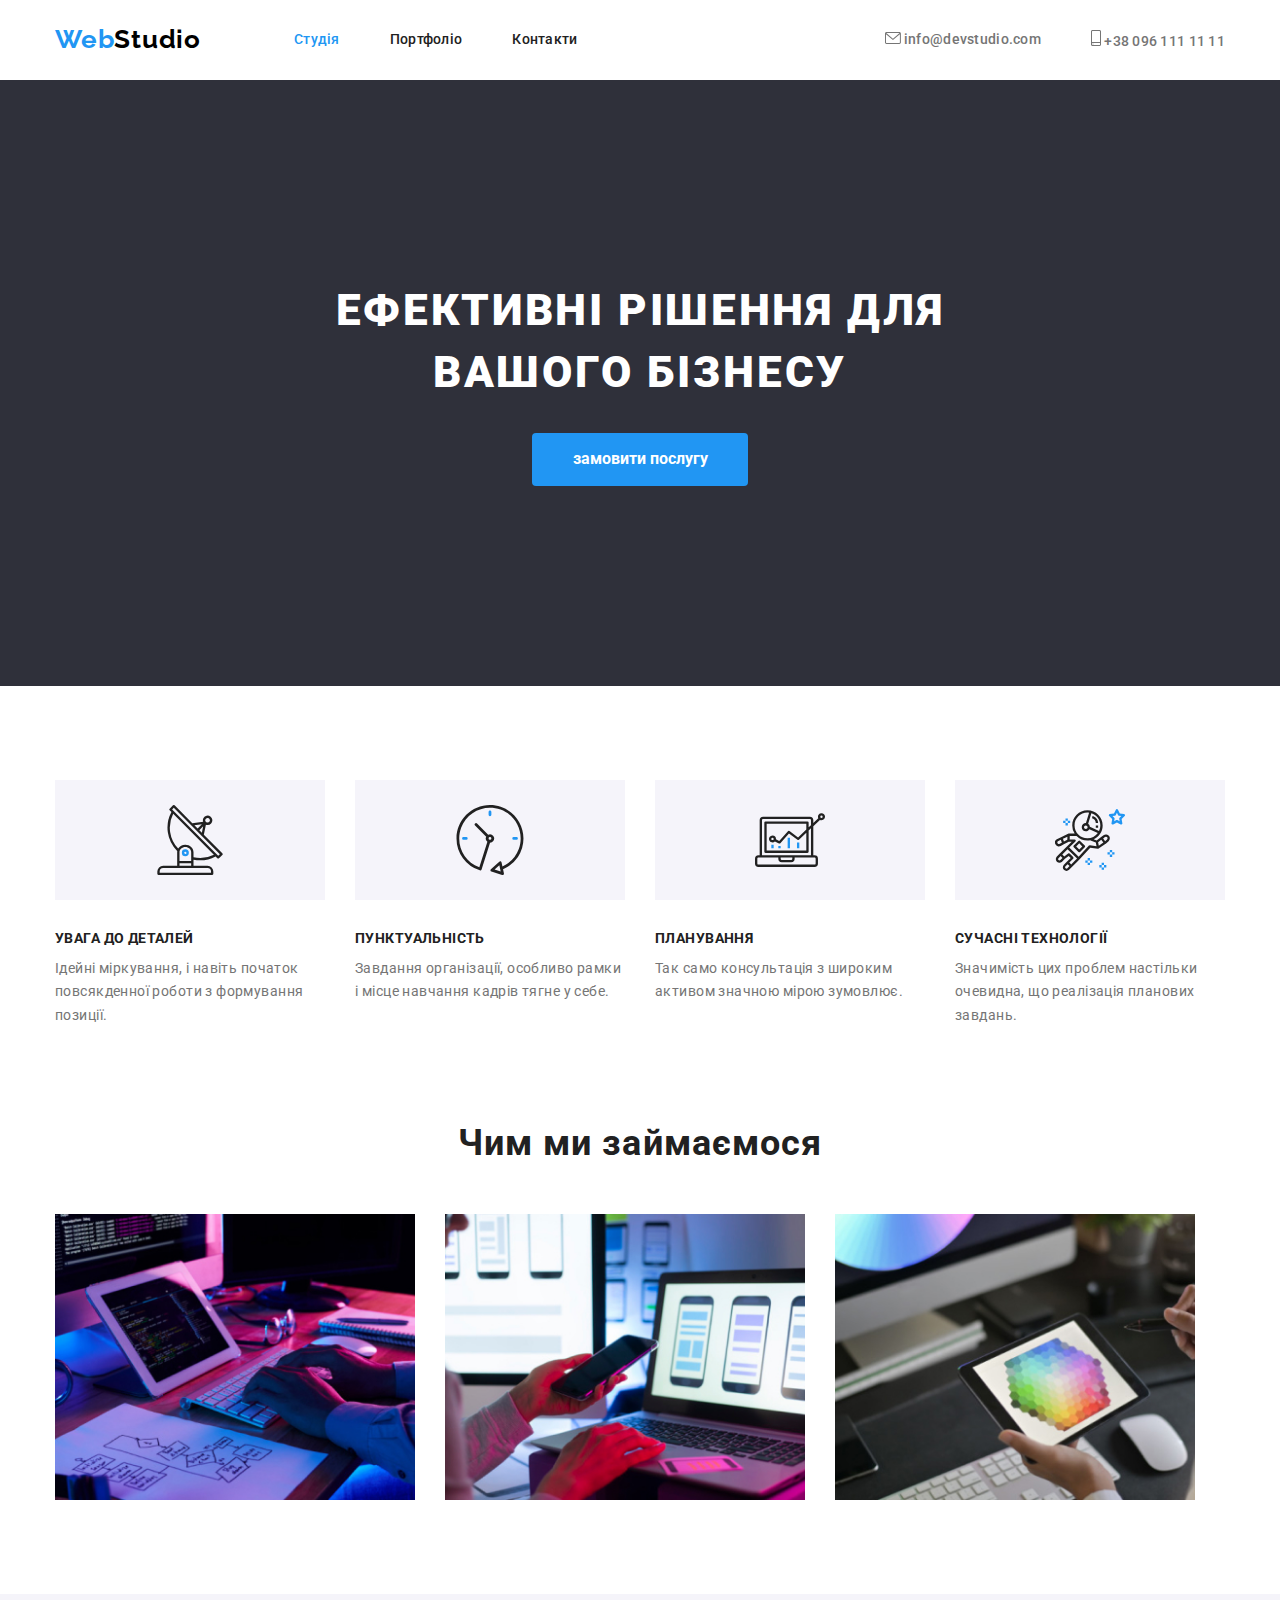
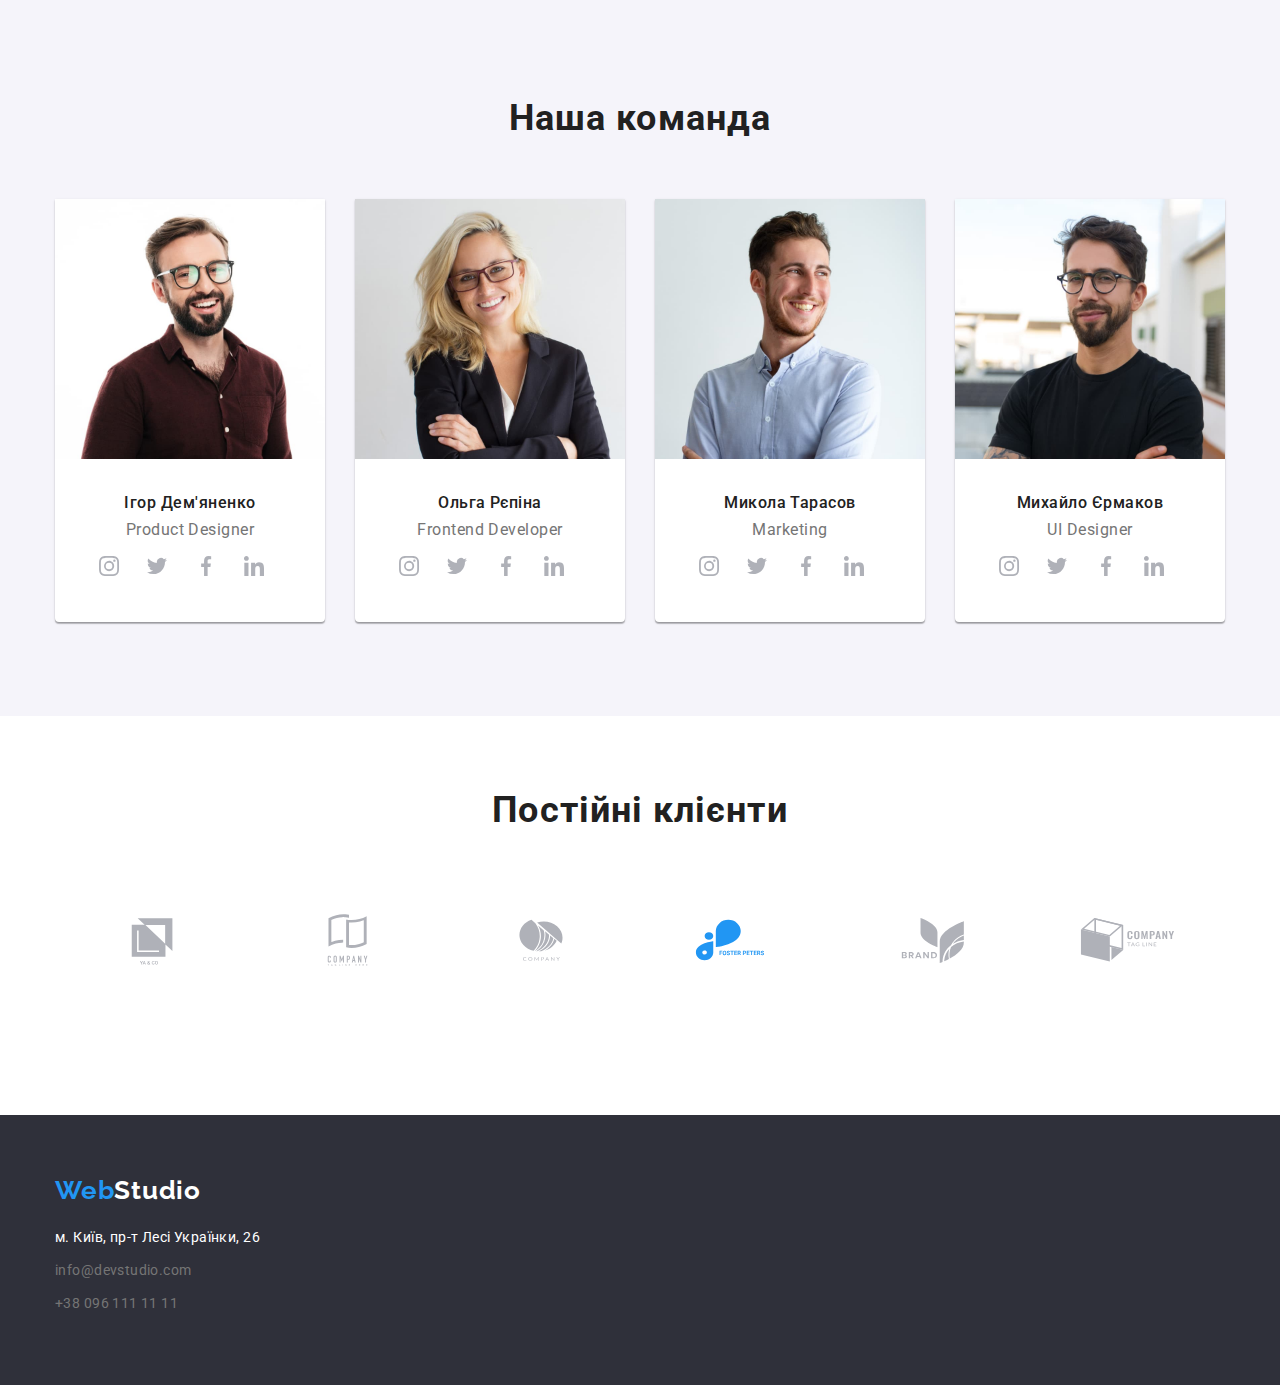
==== index.html @ 0f79a6e5 "4th" ====
<!DOCTYPE html>
<html lang="uk">
  <head>
    <meta charset="UTF-8" />
    <meta http-equiv="X-UA-Compatible" content="IE=edge" />
    <meta name="viewport" content="width=device-width, initial-scale=1.0" />
    <title>WebStudio</title>
    <!-- GoogleFonts -->
    <link
      href="https://fonts.googleapis.com/css2?family=Raleway:wght@700&family=Roboto:wght@400;500;700;900&display=swap"
      rel="stylesheet"
    />
    <link
      rel="stylesheet"
      href="https://cdnjs.cloudflare.com/ajax/libs/modern-normalize/1.1.0/modern-normalize.min.css"
    />
    <!-- CSS -->
    <link rel="stylesheet" href="./css/styles.css" />
  </head>
  <body>
    <header>
      <div class="container">
        <nav class="main-nav">
          <a class="logo-webs" href="#">Web<span class="logo-studio">Studio</span></a>
          <ul class="links">
            <li class="item">
              <a class="link-studio current" href="./index.html">Студія</a>
            </li>
            <li class="item">
              <a class="link-portfolio" href="./portfolio.html">Портфоліо</a>
            </li>
            <li class="item">
              <a class="link-contacts" href="#">Контакти</a>
            </li>
          </ul>
        </nav>
        <!-- mail and telephone number -->
        <ul class="contacts">
          <li class="item item-mail">
            
            <a class="contacts-mail" href="mailto:info@devstudio.com"> 
              <svg class="envelope" width="16px" height="12px";>
                <use href="./images/icons.svg#icon-envelope"></use>
              </svg>
              info@devstudio.com</a>
          </li>
          <li class="item  item-tel">
            
            <a class="contacts-tel" href="tel:+380961111111">
              <svg class="telephone" width="10px" height="16px";>
                <use href="./images/icons.svg#icon-smartphone"></use>
              </svg>
              +38 096 111 11 11</a>
          </li>
        </ul>
      </div>
    </header>
    <main>
      <section class="hero">
        <div class="container main-hero">
          <h1 class="hero-slogan">
            Ефективні рішення для <br />
            вашого бізнесу
          </h1>
          <button class="button-hero pointer" type="button">замовити послугу</button>
        </div>
      </section>
      <!-- our advantages -->
      <section class="advantages-section">
        <div class="container">
          <ul class="advantages">
            <li class="item item-antenna ">
            <div class="main-icons">
              <svg class="antenna" width=70px height=70px>
                <use href="./images/icons.svg#icon-antenna-1"></use>
              </svg>
            </div>
              <h3 class="headers">УВАГА ДО ДЕТАЛЕЙ</h3>
              <p class="text">
                Ідейні міркування, і навіть початок повсякденної роботи з формування позиції.
              </p>
            </li>
            <li class="item ">
              <div class="main-icons">
              <svg class="clock-1" width=70px height=70px>
                <use href="./images/icons.svg#icon-clock-1"></use>
              </svg>
            </div>
              <h3 class="headers">ПУНКТУАЛЬНІСТЬ</h3>
              <p class="text">
                Завдання організації, особливо рамки і місце навчання кадрів тягне у себе.
              </p>
            </li>
            <li class="item">
              <div class="main-icons">
              <svg class="diagram-1" width=70px height=70px>
                <use href="./images/icons.svg#icon-diagram-1"></use>
              </svg>
            </div>
              <h3 class="headers">ПЛАНУВАННЯ</h3>
              <p class="text">Так само консультація з широким активом значною мірою зумовлює.</p>
            </li>
            <li class="item">
              <div class="main-icons">
              <svg class="astronaut-1" width=70px height=70px>
                <use href="./images/icons.svg#icon-astronaut-1"></use>
              </svg>
            </div>
              <h3 class="headers">СУЧАСНІ ТЕХНОЛОГІЇ</h3>
              <p class="text">
                Значимість цих проблем настільки очевидна, що реалізація планових завдань.
              </p>
            </li>
          </ul>
        </div>
      </section>
      <!-- What do we do -->
      <section class="to-do">
        <div class="container to-do-section">
          <h2 class="header-work">Чим ми займаємося</h2>
          <ul class="our-works">
            <li class="works-item">
              <img src="./images/box_1.jpg" alt="приклади робот" width="370" height="294" />
            </li>
            <li class="works-item">
              <img src="./images/box_2.jpg" alt="приклади робот" width="370" height="294" />
            </li>
            <li class="works-item">
              <img src="./images/box_3.jpg" alt="приклади робот" width="370" height="294" />
            </li>
          </ul>
        </div>
      </section>
      <!-- our team -->
      <section class="team-section">
        <div class="container section-cont">
          <h2 class="team">Наша команда</h2>
          <ul class="team-members">
            <li class="team-item">
              <img src="./images/img1_(1).jpg" alt="працівник" width="270" height="260" />
              <div class="team-text">
              <h3 class="members">Ігор Дем'яненко</h3>
              <p class="possition">Product Designer</p>
              <div class=" team-icons">
                <a class="team-links" href="#">
                  <svg class="ellipse-4" width="44px" height="44px";>
                    <use href="./images/icons.svg#icon-Ellipse-4"></use>
                  </svg> 
                </a> 
                <a class="team-links" href="#">
                  <svg class="ellipse-1" width="44px" height="44px";>
                    <use href="./images/icons.svg#icon-Ellipse-1"></use>
                  </svg> 
                </a>
                <a class="team-links" href="#">
                  <svg class="ellipse-2" width="44px" height="44px";>
                    <use href="./images/icons.svg#icon-Ellipse-2"></use>
                  </svg>
                </a>
                <a class="team-links" href="#">
                  <svg class="ellipse-3" width="44px" height="44px";>
                    <use href="./images/icons.svg#icon-Ellipse-3"></use>
                  </svg>
                </a>   
            </div>
            </div>
            </li>
            <li class="team-item">
              <img src="./images/img2_(1).jpg" alt="працівник" width="270" height="260" />
              <div class="team-text">
                 <h3 class="members">Ольга Рєпіна</h3>
              <p class="possition">Frontend Developer</p>
              <div class=" team-icons">
                <a class="team-links" href="#">
                  <svg class="ellipse-4" width="44px" height="44px";>
                    <use href="./images/icons.svg#icon-Ellipse-4"></use>
                  </svg> 
                </a> 
                <a class="team-links" href="#">
                  <svg class="ellipse-1" width="44px" height="44px";>
                    <use href="./images/icons.svg#icon-Ellipse-1"></use>
                  </svg> 
                </a>
                <a class="team-links" href="#">
                  <svg class="ellipse-2" width="44px" height="44px";>
                    <use href="./images/icons.svg#icon-Ellipse-2"></use>
                  </svg>
                </a>
                <a class="team-links" href="#">
                  <svg class="ellipse-3" width="44px" height="44px";>
                    <use href="./images/icons.svg#icon-Ellipse-3"></use>
                  </svg>
                </a>   
            </div>
          </div>
            </li>
            <li class="team-item">
              <img src="./images/img3_(1).jpg" alt="працівник" width="270" height="260" />
              <div class="team-text">
                 <h3 class="members">Микола Тарасов</h3>
              <p class="possition">Marketing</p>
              <div class=" team-icons">
                <a class="team-links" href="#">
                  <svg class="ellipse-4" width="44px" height="44px";>
                    <use href="./images/icons.svg#icon-Ellipse-4"></use>
                  </svg> 
                </a> 
                <a class="team-links" href="#">
                  <svg class="ellipse-1" width="44px" height="44px";>
                    <use href="./images/icons.svg#icon-Ellipse-1"></use>
                  </svg> 
                </a>
                <a class="team-links" href="#">
                  <svg class="ellipse-2" width="44px" height="44px";>
                    <use href="./images/icons.svg#icon-Ellipse-2"></use>
                  </svg>
                </a>
                <a class="team-links" href="#">
                  <svg class="ellipse-3" width="44px" height="44px";>
                    <use href="./images/icons.svg#icon-Ellipse-3"></use>
                  </svg>
                </a>   
            </div>
              </div>
            </li>
            <li class="team-item">
              <img src="./images/img4_(1).jpg" alt="працівник" width="270" height="260" />
              <div class="team-text">
                <h3 class="members">Михайло Єрмаков</h3>
              <p class="possition">UI Designer</p>
              <div class=" team-icons">
                <a class="team-links" href="#">
                  <svg class="ellipse-4" width="44px" height="44px";>
                    <use href="./images/icons.svg#icon-Ellipse-4"></use>
                  </svg> 
                </a> 
                <a class="team-links" href="#">
                  <svg class="ellipse-1" width="44px" height="44px";>
                    <use href="./images/icons.svg#icon-Ellipse-1"></use>
                  </svg> 
                </a>
                <a class="team-links" href="#">
                  <svg class="ellipse-2" width="44px" height="44px";>
                    <use href="./images/icons.svg#icon-Ellipse-2"></use>
                  </svg>
                </a>
                <a class="team-links" href="#">
                  <svg class="ellipse-3" width="44px" height="44px";>
                    <use href="./images/icons.svg#icon-Ellipse-3"></use>
                  </svg>
                </a>   
            </div>
            </div>
            </li>
          </ul>
        </div>
      </section>
<section class="icons-clients-comp">
  <div class="container second  ">
    <h2 class="clients-comp">Постійні клієнти</h2>
    <div class="parameters">
      <a class="company-icons" href="#">
      <svg class="icon-client1" width="106px" height="160px" >
        <use href="./images/icons.svg#icon-Client1"></use>
      </svg>
    </a> 
    <a class="company-icons" href="#">
      <svg class="icon-client2" width="106px" height="160px">
        <use href="./images/icons.svg#icon-client2"></use>
      </svg>
    </a>
    <a class="company-icons" href="#">
      <svg class="icon-client3" width="106px" height="160px">
        <use href="./images/icons.svg#icon-client3"></use>
      </svg>
    </a>
    <a class="company-icons" href="#">
      <svg class="icon-client4" width="106px" height="160px">
        <use href="./images/icons.svg#icon-client4"></use>
      </svg>
    </a>
    <a class="company-icons" href="#">
      <svg class="icon-client5" width="106px" height="160px">
        <use href="./images/icons.svg#icon-client5"></use>
      </svg>
    </a>
    <a class="company-icons" href="#">
      <svg class="icon-client6" width="106px" height="160px">
        <use href="./images/icons.svg#icon-iconclien6"></use>
      </svg>
    </a>
    </div>


</section>
    </main>
    <footer class="footer">
      <div class="container footer-cont">
        <a class="logo-web" href="#">Web<span class="logo-studio-footer">Studio</span></a>
        <address>
          <ul class="advantages-footer">
            <li class="footer-item">
              <a class="adress" href="#">м. Київ, пр-т Лесі Українки, 26</a>
            </li>
            <li class="footer-item">
              <a class="contacts-mail-footer" href="mailto:info@devstudio.com"
                >info@devstudio.com</a
              >
            </li>
            <li class="footer-item">
              <a class="contacts-tel-footer" href="tel:+380961111111">+38 096 111 11 11</a>
            </li>
          </ul>
        </address>
      </div>
    </footer>
  </body>
</html>
---- css/styles.css ----
h1,
h2,
h3,
p,
ul {
  margin: 0px;
  padding: 0px;
}

html {
	box-sizing: border-box;
}

*,
*::after,
*::before {
	box-sizing: inherit;
}
.list {
	list-style: none;
	padding-left: 0;
	margin: 0;
}

a {
	padding-left: 0;
	margin: 0;
}
ul {
	text-decoration: none;
}
img {
	display: block;
	max-width: 100%;
	height: auto;
}

:root {
  --main-blue-color: #2196f3;
  --main-black-color: #212121;
  --secondary-text-color: #757575;
  --main-font-color: #ffffff;
  --secondary-font-color: #f5f4fa;
}
body {
  font-family: 'Roboto', 'Raleway', 'Gill Sans', 'Gill Sans MT', sans-serif;
  font-style: normal;
  font-weight: 400;
  letter-spacing: 0.03em;
  color: var(--secondary-text-color);
}
/* header */
/* logo */
.container {
  display: flex;
  width: 1200px;
  padding-left: 15px;
  padding-right: 15px;
  margin-left: auto;
  margin-right: auto;
}

.main-nav {
  display: flex;
  align-items: center;
  margin-right: auto;
}

.logo-webs {
  font-family: 'Raleway', sans-serif;
  font-weight: 700;
  font-size: 26px;
  line-height: 1.2;
  letter-spacing: 0.03em;
  text-decoration-line: none;
  color: var(--main-blue-color);
  margin-right: 93px;
  padding-top: 24px;
  padding-bottom: 25px;
}

.logo-studio {
  color: #000000;
}
/* header-nav */
.border {
  border-bottom: 1px solid #ececec;
}

.links .item + .item {
  margin-left: 50px;
}

.links {
  font-family: 'Roboto', sans-serif;
  display: flex;
  font-weight: 500;
  font-size: 14px;
  line-height: 1.1;
  letter-spacing: 0.02em;
  list-style-type: none;
  padding-left: 0;
  margin: 0;
}

.link-studio,
.link-portfolio,
.link-contacts {
  text-decoration: none;
  color: var(--main-black-color);
  font-weight: 500;
  font-size: 14px;
  line-height: 1.1;
  letter-spacing: 0.02em;
  padding-top: 32px;
  padding-bottom: 32px;
  display: block;
}

.link-studio:hover,
.link-portfolio:hover,
.link-contacts:hover {
  color: var(--main-blue-color);
}

.link-studio:focus,
.link-portfolio:focus,
.link-contacts:focus {
  color: var(--main-blue-color);
}

.current {
  color: var(--main-blue-color);
}

/* contacts */
.contacts {
  display: flex;
  align-items: center;

  font-weight: 500;
  font-size: 14px;
  line-height: 1.1;
  letter-spacing: 0.02em;
  list-style-type: none;
  margin: 0;
  padding: 0;
}

.contacts .item + .item {
  margin-left: 50px;
}

.contacts-mail,
.contacts-tel {
  color: var(--secondary-text-color);
  text-decoration: none;
}

.item-mail:hover {
  color:var(--main-blue-color);
}

.item-tel:hover {
  color: var(--main-blue-color);
}

.envelope {
align-items: center;
fill: currentColor;
}

.telephone {
  fill: currentColor;
}


.contacts-mail:hover,
.contacts-tel:hover {
  color: var(--main-blue-color);
}
.contacts-mail:focus,
.contacts-tel:focus {
  color: var(--main-blue-color);
}
/* hero */
.hero {
  display: flex;
  flex-direction: column;
  background-color: #2f303a;
  text-align: center;
  padding-top: 200px;
  padding-bottom: 200px;
  margin: auto;
}

.main-hero {
  display: flex;
  flex-direction: column;
  align-items: center;
  padding-left: 0;
  padding-right: 0;
}
.hero-slogan {
  box-sizing: border-box;
  font-family: 'Roboto', sans-serif;
  font-weight: 900;
  font-size: 44px;
  line-height: 1.4;
  text-align: center;
  letter-spacing: 0.06em;
  text-transform: uppercase;
  color: var(--main-font-color);
  margin-bottom: 30px;
}

.button {
  color: var(--main-font-color);
  background-color: var(--main-blue-color);
  font-weight: 700;
  font-size: 16px;
  line-height: 1.9;
  border-radius: 4px;
  border: 1px solid transparent;
}

.button-hero {
  color: var(--main-font-color);
  background-color: var(--main-blue-color);
  font-weight: 700;
  font-size: 16px;
  line-height: 1.9;
  border-radius: 4px;
  border: 1px solid transparent;
  width: 216px;
  padding: 10px 32px;
}

.pointer {
  cursor: pointer;
}

.button:hover {
  color: var(--main-blue-color);
  background-color: var(--main-font-color);
}

.button:focus {
  color: var(--main-blue-color);
  background-color: var(--main-font-color);
}

/* <!-- our advantages --> */
.advantages-section {
  padding-top: 94px;
  padding-bottom:  94px;
}

.advantages {
  font-family: 'Roboto';
  list-style-type: none;
  display: flex;
  padding: 0;
  gap: 30px;
}
 .main-icons {
  display: flex;
  width: 270px;
  align-items: center;
  align-self: center;
  padding: 25px 100px 25px 100px;
  background-color: #F5F4FA;
  margin-bottom: 30px;
 }

.antenna {
  align-items: center;
  fill: currentColor;
}

.headers {
  font-weight: 700;
  font-size: 14px;
  line-height: 1.2;
  letter-spacing: 0.03em;
  text-transform: uppercase;
  color: #212121;
  margin-bottom: 10px;
}

.text {
  font-size: 14px;
  line-height: 1.7;
  letter-spacing: 0.03em;
  color: var(--secondary-text-color);
}

/* /* our works */
.container-work {
  width: 1200px;
  margin-left: auto;
  margin-right: auto;
  margin-bottom: 81px;
}

.to-do-section {
  display: flex;
  flex-direction: column;
  align-items: center;
  padding-left: 0;
  padding-right: 0;
}

.to-do {
  padding-bottom: 94px;;
}
.header-work {
  font-family: 'Roboto';
  font-style: normal;
  font-weight: 700;
  font-size: 36px;
  line-height: 42px;
  text-align: center;
  letter-spacing: 0.03em;

  color: #212121;
  padding-bottom: 50px;
}

.our-works {
  display: flex;
  padding: 0;
  list-style-type: none;
  margin: 0;
  gap: 30px;
}

.works-item {
  flex-basis: calc((100% - 90px) / 3);
}


/* our team */
.team-section {
  background-color: #f5f4fa;
  padding-top: 94px;
  padding-bottom: 94px; 
}

.section-cont {
  display: flex;
  flex-direction: column;
}

.team {
  width: 1170px;
  font-family: 'Roboto';
  font-weight: 700;
  font-size: 36px;
  line-height: 1.7;
  text-align: center;
  letter-spacing: 0.03em;
  color: var(--main-black-color);
  padding-bottom: 50px;
}
.team-text {
  padding-top: 30px;
  padding-bottom: 30px;
}

.team-members {
  font-family: 'Roboto';
  display: flex;
  list-style-type: none;
  padding: 0;
  margin: 0;
  gap: 30px;
}

 .team-item {
  flex-basis: calc((100% -90px) / 4);
 }

.team-item {
  background-color: var(--main-font-color);
  box-shadow: 0px 1px 3px rgba(0, 0, 0, 0.12), 0px 1px 1px rgba(0, 0, 0, 0.14),
    0px 2px 1px rgba(0, 0, 0, 0.2);
  border-radius: 0px 0px 4px 4px;
}

.members {
  font-weight: 500;
  font-size: 16px;
  line-height: 1.7;
  letter-spacing: 0.03em;
  color: var(--main-black-color);
  text-align: center;
 
}
.possition {
  font-size: 16px;
  line-height: 1.7;
  letter-spacing: 0.03em;
  color: var(--secondary-text-color);
  text-align: center;
}

.team-icons {
  width: 206px;
  margin: auto;
  
}
.team-links {
  fill: #fff;
  text-decoration: none;
}


.ellipse-1, .ellipse-2, .ellipse-3, .ellipse-4 {

}

.ellipse-1:hover
{
  fill: var(--main-blue-color);
} 
.ellipse-2:hover
{
  fill: var(--main-blue-color);
} 
.ellipse-3:hover
{
  fill: var(--main-blue-color);
   
} 
.ellipse-4:hover
{
  fill: var(--main-blue-color);
} 


.icons-clients-comp {
  padding-top: 94px;
  padding-bottom: 94px;
  
  
}
 .second {
  display: flex;
  flex-direction: column; 
 
}

.parameters {
display: flex;
}
  
  .company-icons {
    display: flex;
    width: 1170px;
    justify-content: center;
  }
/* margin: 94px 215px; */


.clients-comp {
  font-weight: 700;
font-size: 36px;
line-height: 1.16px;
letter-spacing: 0.03em;
color: #212121;
padding-bottom: 50px;
margin: auto;
/* margin-bottom: 50px; */
}

.icon-client:nth-child(2n+1) {
  /* width: 106px;
height: 60px; */

  
}



/* footer */
.footer {
  background-color: #2f303a;
  padding-top: 60px;
  padding-left: 0px;
  padding-bottom: 60px;
}

.footer-item {
  margin-bottom: 9px;
}

.footer-cont {
  display: flex;
  flex-direction: column;
}

.logo-studio-footer {
  color: var(--main-font-color);
}

.logo-web {
  font-family: 'Raleway', sans-serif;
  font-weight: 700;
  font-size: 26px;
  line-height: 1.2;
  letter-spacing: 0.03em;
  text-decoration-line: none;
  color: var(--main-blue-color);
  margin-bottom: 20px;
}
.advantages-footer {
  font-family: 'Roboto';
  font-weight: 400;
  font-size: 14px;
  line-height: 1.7;
  letter-spacing: 0.03em;
  list-style-type: none;
  padding: 0;
  margin: 0;
}

.adress-info {
  list-style-type: none;
}
.adress {
  font-style: normal;
  font-size: 14px;
  line-height: 1.7;
  letter-spacing: 0.03em;
  color: var(--main-font-color);
  text-decoration: none;
}

.adress:hover,
.adress:focus {
  color: var(--main-blue-color);
}
.contacts-mail-footer,
.contacts-tel-footer {
  font-style: normal;
  font-size: 14px;
  line-height: 1.7;
  letter-spacing: 0.03em;
  color: var(--secondary-text-color);
  text-decoration: none;
}
.contacts-mail-footer:hover,
.contacts-tel-footer:hover {
  color: var(--main-blue-color);
}
.contacts-mail-footer:focus,
.contacts-tel-footer:focus {
  color: var(--main-blue-color);
}
/* buttons */

.portfolio-cont .container {
  display: inline;
}

.main-nav-filter {
  display: flex;
  margin: auto;
  justify-content: center;
  color: var(--main-black-color);
  list-style-type: none;
  padding: 0;
  margin-bottom: 31px;
}

.button {
  font-family: 'Roboto';
  font-style: normal;
  text-align: center;
  letter-spacing: 0.03em;
  font-weight: 500;
  font-size: 16px;
  line-height: 1.6;
  padding-top: 6px;
  padding-right: 22px;
  padding-bottom: 6px;
  padding-left: 22px;
}

.main-nav-filter .item + .item {
  margin-left: 8px;
}

.main-nav-filter .button {
  color: var(--main-black-color);
  background-color: var(--secondary-font-color);
  font-weight: 500;
  font-size: 16px;
  line-height: 1.6;
  text-align: center;
  letter-spacing: 0.03em;
  cursor: pointer;
}
.main-nav-filter .button:hover {
  color: var(--main-font-color);
  background-color: var(--main-blue-color);
}
.main-nav-filter .button:focus {
  color: var(--main-font-color);
  background-color: var(--main-blue-color);
}

/* Our web-sides */
.our-web {
  display: flex;
  flex-wrap: wrap;
  list-style-type: none;
  width: 1170px;

  padding: 0;
  justify-content: space-between;
  margin: 0;
  gap: 30px;
}


.web-item {
  border: 1px solid #eeeeee;
  flex-basis: calc((100% - 60px) / 3);
}

.sides {
  text-decoration: none;
}

.text-work {
  padding: 19px 24px 19px 24px;
  text-decoration: none;
}

.header-portofolio {
  font-family: 'Roboto';
  font-weight: 700;
  font-size: 18px;
  line-height: 2;
  letter-spacing: 0.06em;
  color: var(--main-black-color);
}
.text-portfolio {
  font-family: 'Roboto';
  font-size: 16px;
  line-height: 1.9;
  letter-spacing: 0.03em;
  color: var(--secondary-text-color);
}

/* main-portfolio */
.portfolio-cont {
  display: flex;
  padding-top: 94px;
  padding-bottom: 94px;
  justify-content: center;
}
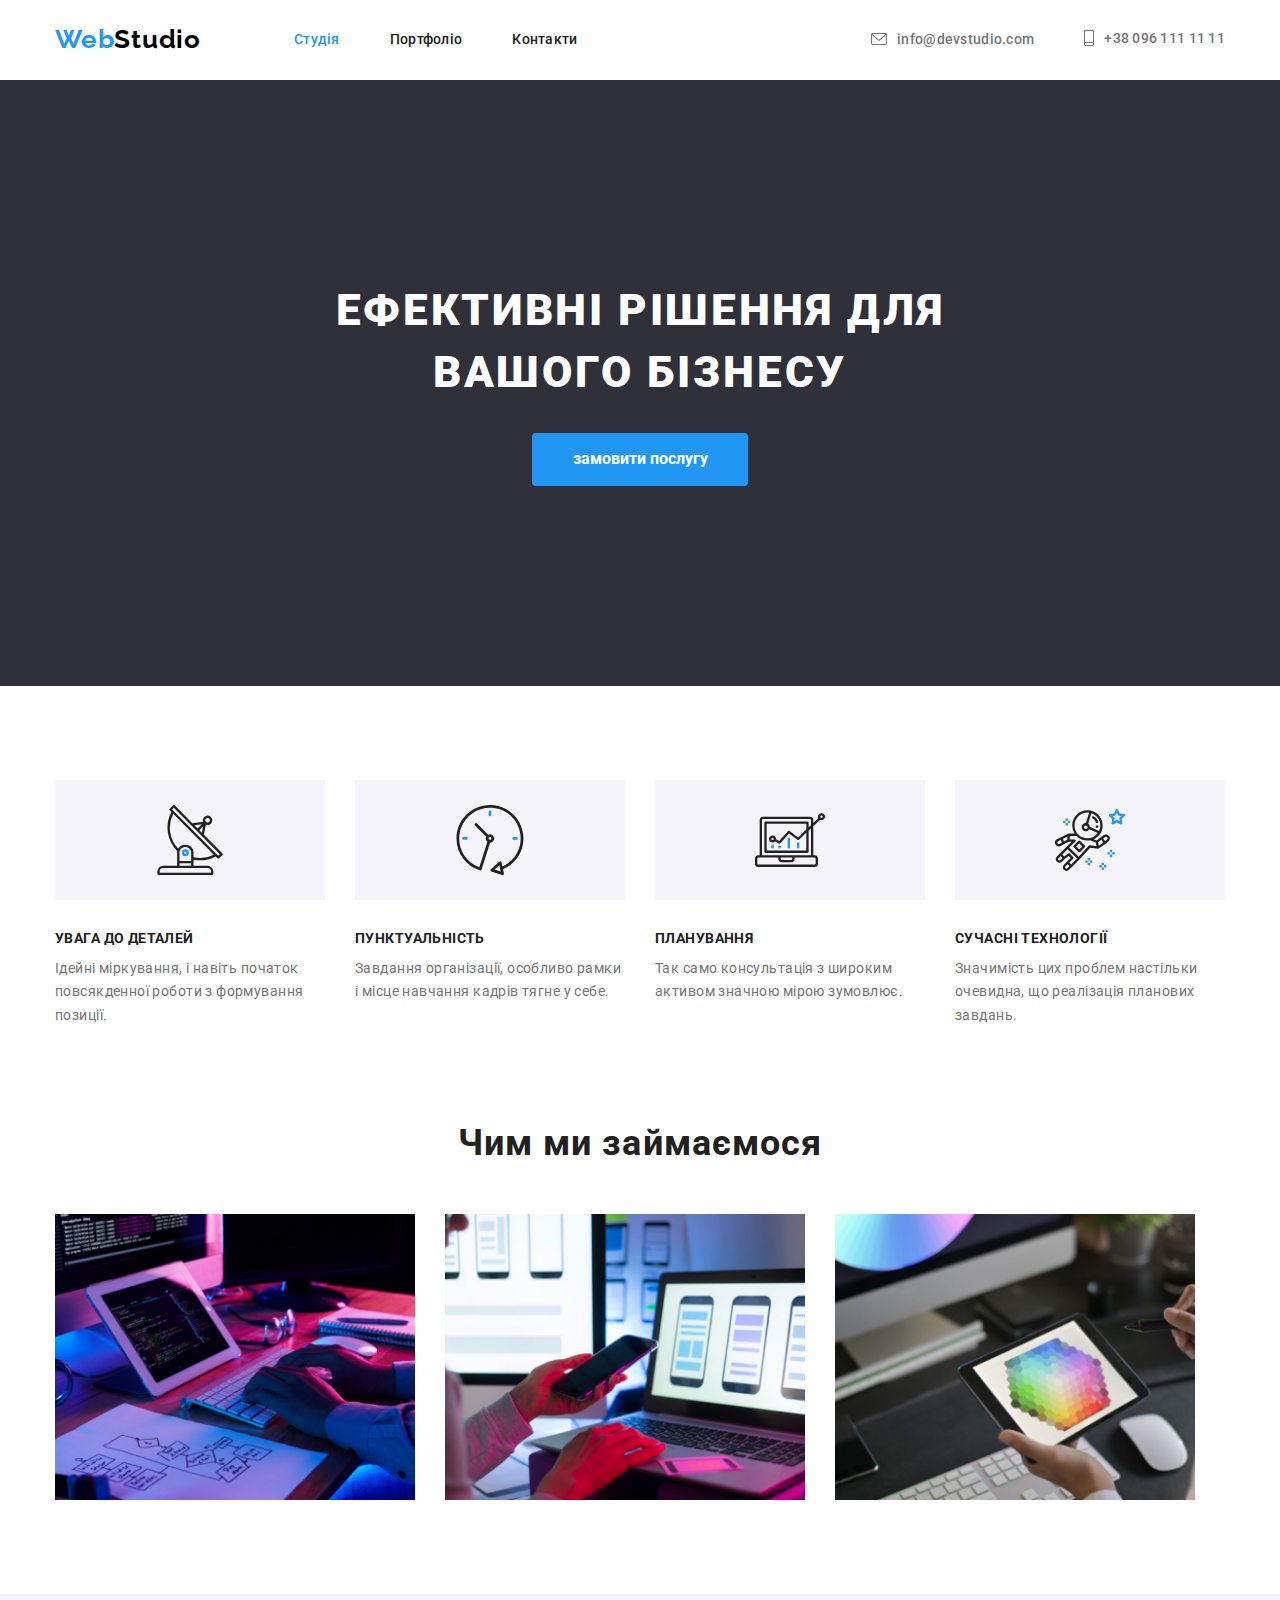
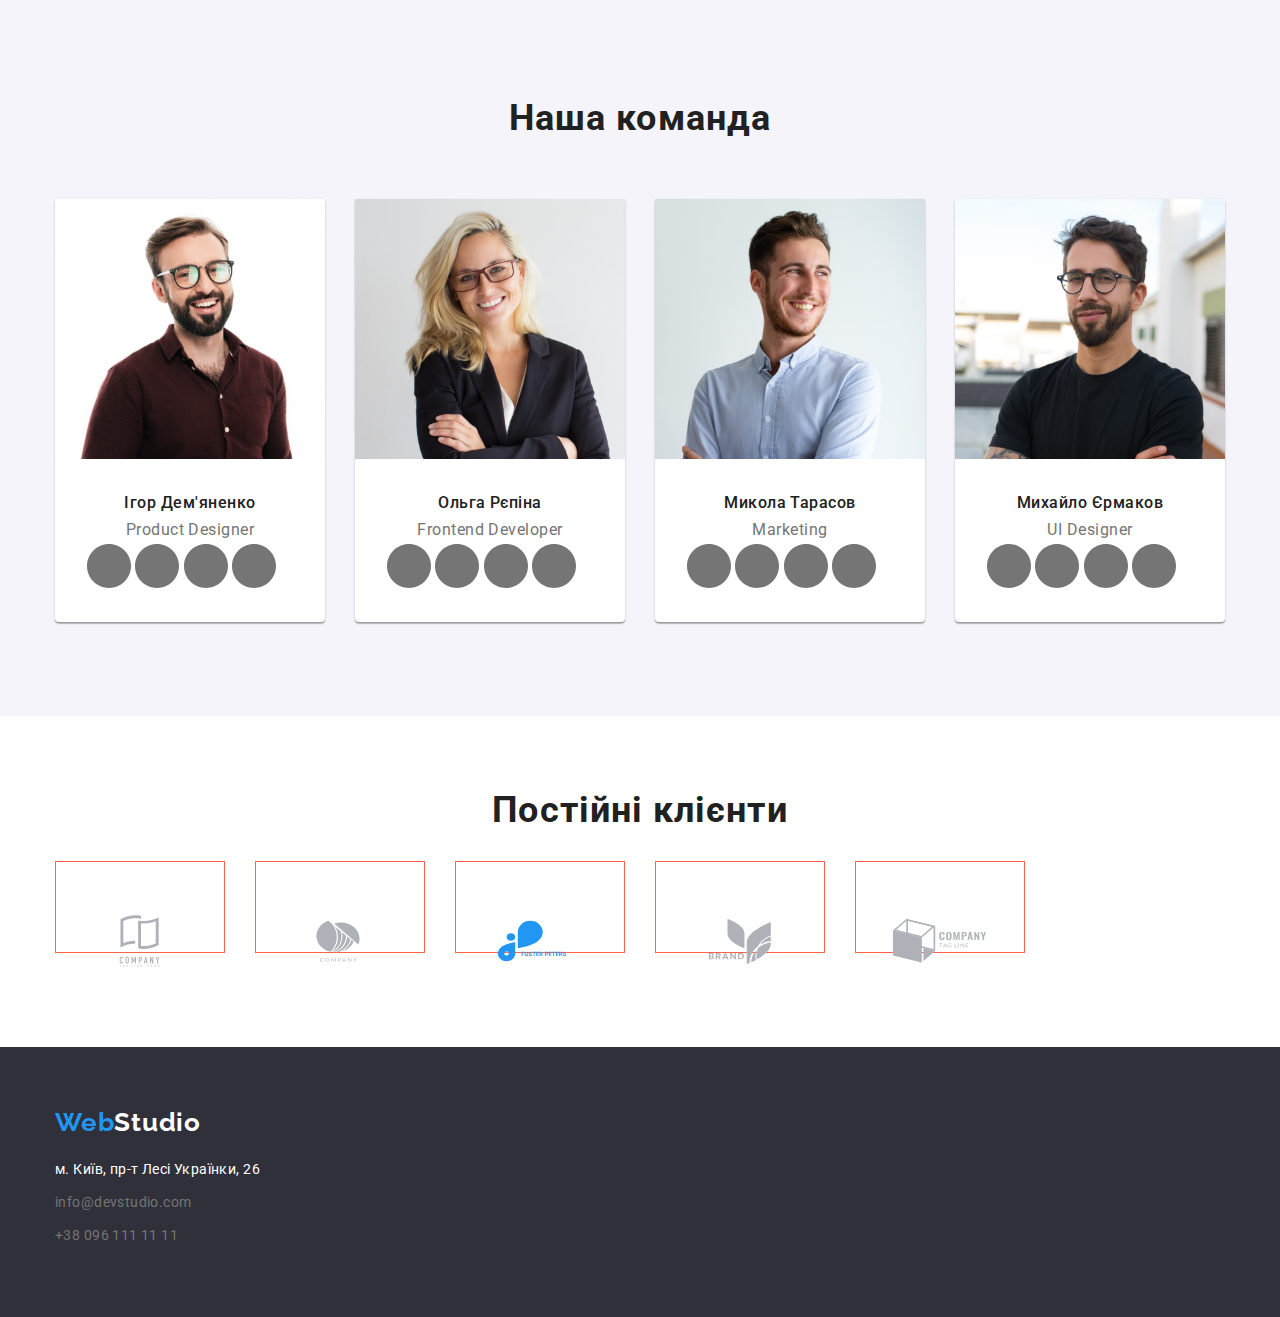
==== commit 471ee24f: "6" ====
--- a/index.html
+++ b/index.html
@@ -258,37 +258,44 @@
 <section class="icons-clients-comp">
   <div class="container second  ">
     <h2 class="clients-comp">Постійні клієнти</h2>
-    <div class="parameters">
-      <a class="company-icons" href="#">
-      <svg class="icon-client1" width="106px" height="160px" >
-        <use href="./images/icons.svg#icon-Client1"></use>
-      </svg>
-    </a> 
-    <a class="company-icons" href="#">
-      <svg class="icon-client2" width="106px" height="160px">
-        <use href="./images/icons.svg#icon-client2"></use>
-      </svg>
-    </a>
-    <a class="company-icons" href="#">
-      <svg class="icon-client3" width="106px" height="160px">
-        <use href="./images/icons.svg#icon-client3"></use>
-      </svg>
-    </a>
-    <a class="company-icons" href="#">
-      <svg class="icon-client4" width="106px" height="160px">
-        <use href="./images/icons.svg#icon-client4"></use>
-      </svg>
-    </a>
-    <a class="company-icons" href="#">
-      <svg class="icon-client5" width="106px" height="160px">
-        <use href="./images/icons.svg#icon-client5"></use>
-      </svg>
-    </a>
-    <a class="company-icons" href="#">
-      <svg class="icon-client6" width="106px" height="160px">
-        <use href="./images/icons.svg#icon-iconclien6"></use>
-      </svg>
-    </a>
+     
+      <ul class="parameters">
+    <li class="icons-list">
+      <a class="company-icons" href="#">
+        <svg class="icon-client2" width="106px" height="160px">
+          <use href="./images/icons.svg#icon-client2"></use>
+        </svg>
+      </a>
+    </li>
+    <li class="icons-list">
+      <a class="company-icons" href="#">
+        <svg class="icon-client3" width="106px" height="160px">
+          <use href="./images/icons.svg#icon-client3"></use>
+        </svg>
+      </a>
+    </li>
+    <li class="icons-list">
+      <a class="company-icons" href="#">
+        <svg class="icon-client4" width="106px" height="160px">
+          <use href="./images/icons.svg#icon-client4"></use>
+        </svg>
+      </a>
+    </li>
+    <li class="icons-list">
+      <a class="company-icons" href="#">
+        <svg class="icon-client5" width="106px" height="160px">
+          <use href="./images/icons.svg#icon-client5"></use>
+        </svg>
+      </a>
+    </li>
+    <li class="icons-list">
+      <a class="company-icons" href="#">
+        <svg class="icon-client6" width="106px" height="160px">
+          <use href="./images/icons.svg#icon-iconclien6"></use>
+        </svg>
+      </a>
+    </li>
+      </ul>
     </div>
 
 
--- a/css/styles.css
+++ b/css/styles.css
@@ -151,10 +151,12 @@
   margin-left: 50px;
 }
 
-.contacts-mail,
-.contacts-tel {
+.contacts-mail, .contacts-tel
+ {
+  display:inline-flex;
   color: var(--secondary-text-color);
   text-decoration: none;
+  align-items: center;
 }
 
 .item-mail:hover {
@@ -165,14 +167,11 @@
   color: var(--main-blue-color);
 }
 
-.envelope {
-align-items: center;
+.envelope, .telephone {
+margin-right: 10px;
 fill: currentColor;
 }
 
-.telephone {
-  fill: currentColor;
-}
 
 
 .contacts-mail:hover,
@@ -417,7 +416,7 @@
 
 
 .ellipse-1, .ellipse-2, .ellipse-3, .ellipse-4 {
-
+fill: #757575;
 }
 
 .ellipse-1:hover
@@ -453,14 +452,26 @@
 
 .parameters {
 display: flex;
+list-style: none;
+
+}
+
+.icons-list {
+  width: 170px;
+  height: 92px;
+  margin-right: 30px;
+  
+
 }
   
   .company-icons {
     display: flex;
-    width: 1170px;
+    width: 100%;
+    height: 100%;
+    border: 1px solid tomato;
+    margin-right: 0px;
     justify-content: center;
   }
-/* margin: 94px 215px; */
 
 
 .clients-comp {
@@ -471,14 +482,6 @@
 color: #212121;
 padding-bottom: 50px;
 margin: auto;
-/* margin-bottom: 50px; */
-}
-
-.icon-client:nth-child(2n+1) {
-  /* width: 106px;
-height: 60px; */
-
-  
 }
 
 
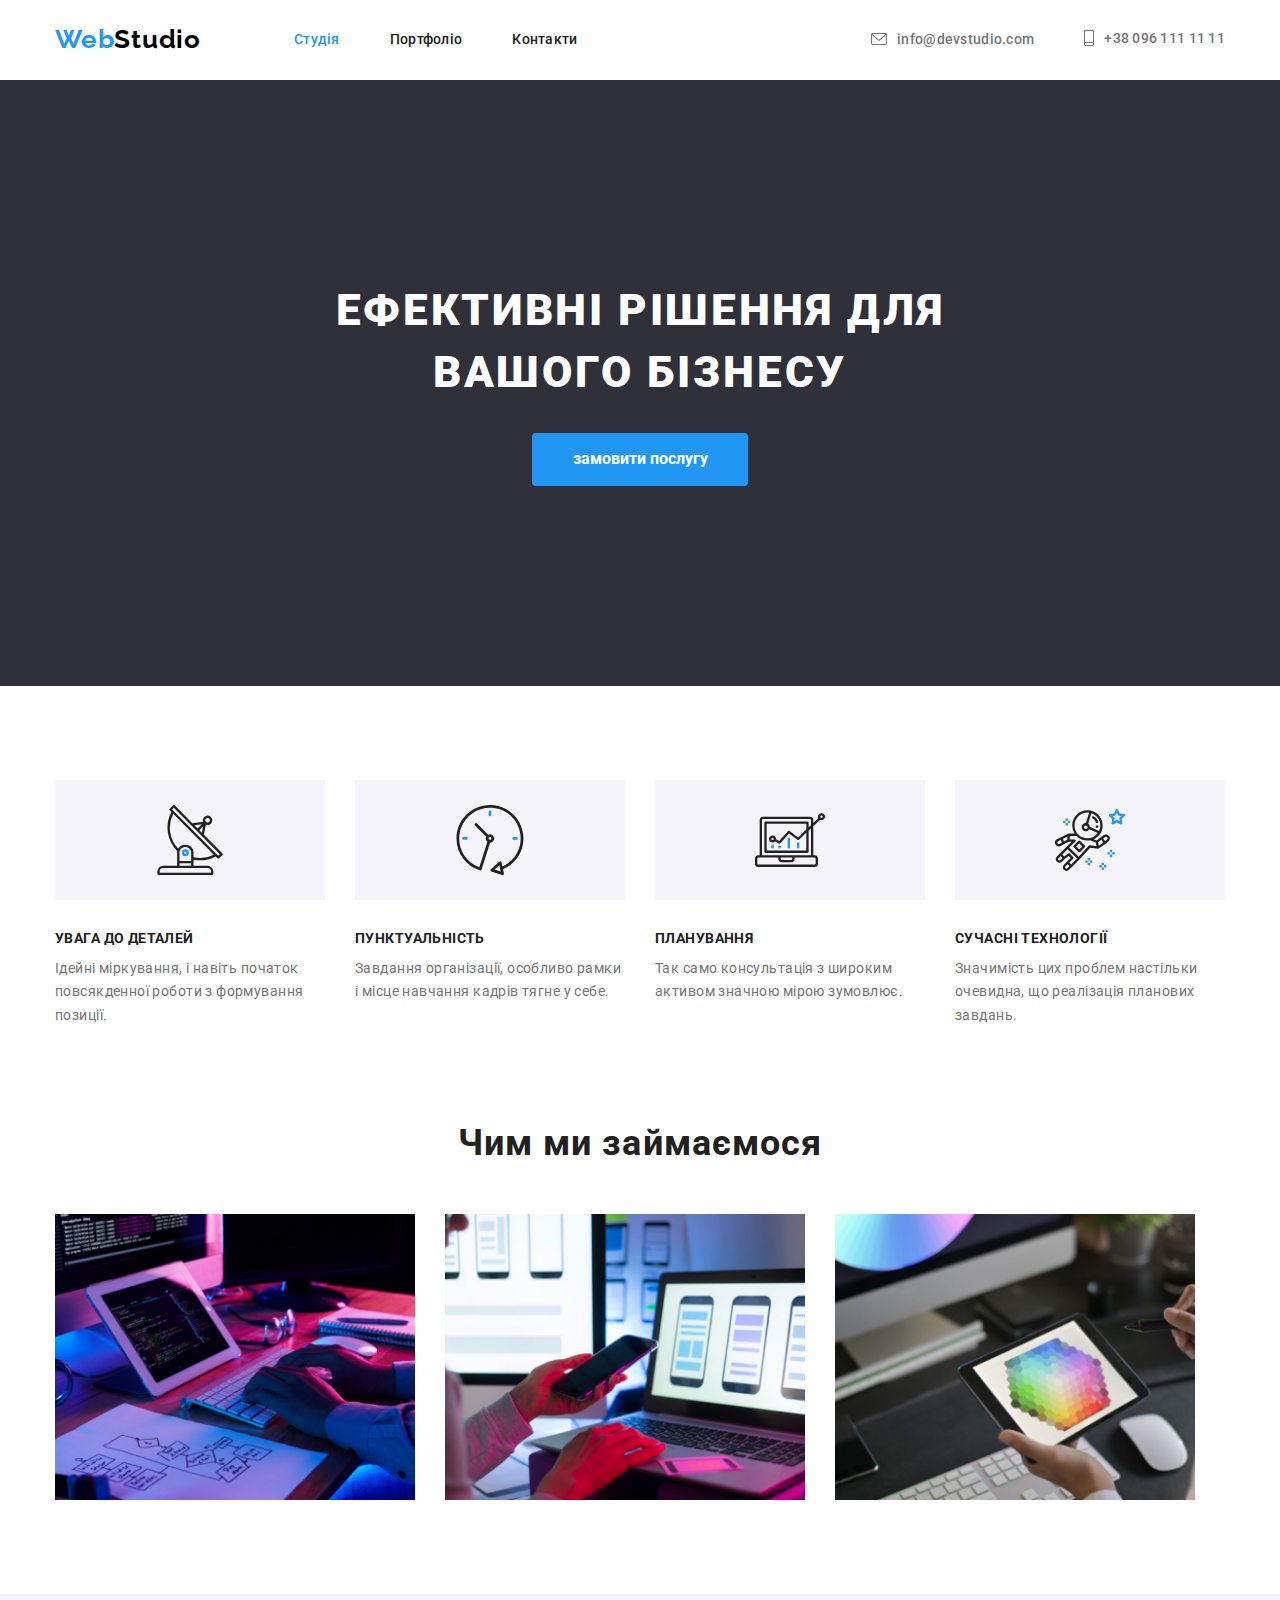
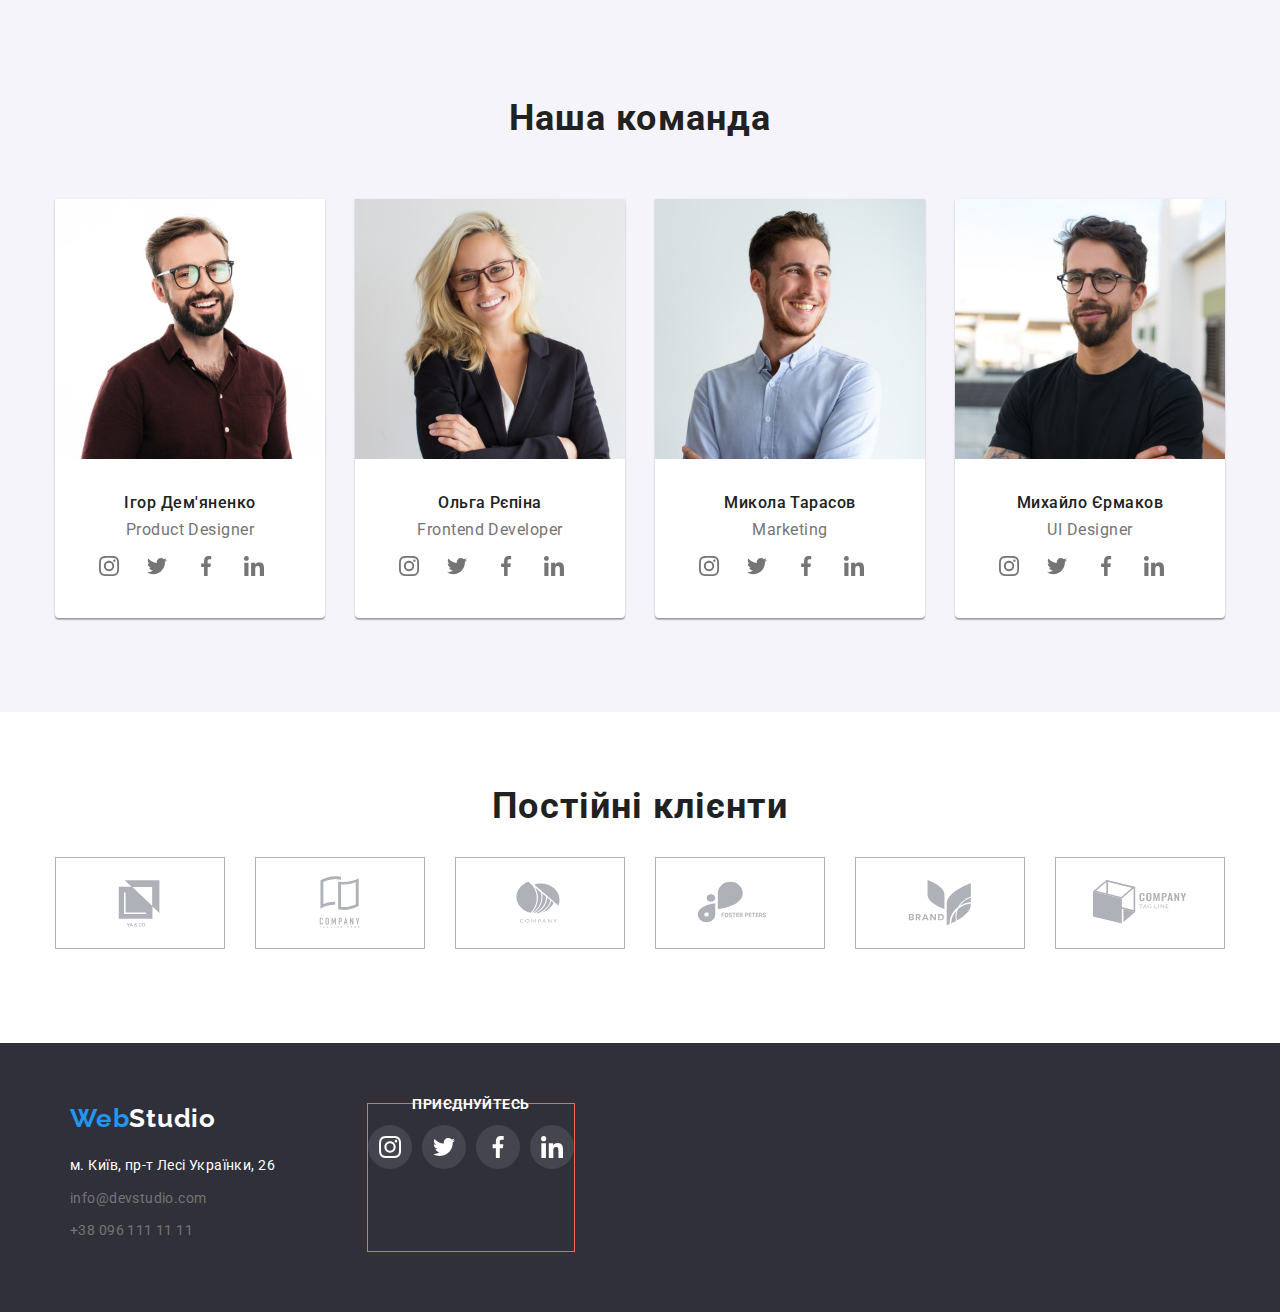
==== commit fc2e14c1: "7th" ====
--- a/index.html
+++ b/index.html
@@ -37,20 +37,20 @@
         <!-- mail and telephone number -->
         <ul class="contacts">
           <li class="item item-mail">
-            
-            <a class="contacts-mail" href="mailto:info@devstudio.com"> 
-              <svg class="envelope" width="16px" height="12px";>
+            <a class="contacts-mail" href="mailto:info@devstudio.com">
+              <svg class="envelope" width="16px" height="12px" ;>
                 <use href="./images/icons.svg#icon-envelope"></use>
               </svg>
-              info@devstudio.com</a>
+              info@devstudio.com</a
+            >
           </li>
-          <li class="item  item-tel">
-            
+          <li class="item item-tel">
             <a class="contacts-tel" href="tel:+380961111111">
-              <svg class="telephone" width="10px" height="16px";>
+              <svg class="telephone" width="10px" height="16px" ;>
                 <use href="./images/icons.svg#icon-smartphone"></use>
               </svg>
-              +38 096 111 11 11</a>
+              +38 096 111 11 11</a
+            >
           </li>
         </ul>
       </div>
@@ -69,23 +69,23 @@
       <section class="advantages-section">
         <div class="container">
           <ul class="advantages">
-            <li class="item item-antenna ">
-            <div class="main-icons">
-              <svg class="antenna" width=70px height=70px>
-                <use href="./images/icons.svg#icon-antenna-1"></use>
-              </svg>
-            </div>
+            <li class="item item-antenna">
+              <div class="main-icons">
+                <svg class="antenna" width="70px" height="70px">
+                  <use href="./images/icons.svg#icon-antenna-1"></use>
+                </svg>
+              </div>
               <h3 class="headers">УВАГА ДО ДЕТАЛЕЙ</h3>
               <p class="text">
                 Ідейні міркування, і навіть початок повсякденної роботи з формування позиції.
               </p>
             </li>
-            <li class="item ">
+            <li class="item">
               <div class="main-icons">
-              <svg class="clock-1" width=70px height=70px>
-                <use href="./images/icons.svg#icon-clock-1"></use>
-              </svg>
-            </div>
+                <svg class="clock-1" width="70px" height="70px">
+                  <use href="./images/icons.svg#icon-clock-1"></use>
+                </svg>
+              </div>
               <h3 class="headers">ПУНКТУАЛЬНІСТЬ</h3>
               <p class="text">
                 Завдання організації, особливо рамки і місце навчання кадрів тягне у себе.
@@ -93,19 +93,19 @@
             </li>
             <li class="item">
               <div class="main-icons">
-              <svg class="diagram-1" width=70px height=70px>
-                <use href="./images/icons.svg#icon-diagram-1"></use>
-              </svg>
-            </div>
+                <svg class="diagram-1" width="70px" height="70px">
+                  <use href="./images/icons.svg#icon-diagram-1"></use>
+                </svg>
+              </div>
               <h3 class="headers">ПЛАНУВАННЯ</h3>
               <p class="text">Так само консультація з широким активом значною мірою зумовлює.</p>
             </li>
             <li class="item">
               <div class="main-icons">
-              <svg class="astronaut-1" width=70px height=70px>
-                <use href="./images/icons.svg#icon-astronaut-1"></use>
-              </svg>
-            </div>
+                <svg class="astronaut-1" width="70px" height="70px">
+                  <use href="./images/icons.svg#icon-astronaut-1"></use>
+                </svg>
+              </div>
               <h3 class="headers">СУЧАСНІ ТЕХНОЛОГІЇ</h3>
               <p class="text">
                 Значимість цих проблем настільки очевидна, що реалізація планових завдань.
@@ -139,170 +139,176 @@
             <li class="team-item">
               <img src="./images/img1_(1).jpg" alt="працівник" width="270" height="260" />
               <div class="team-text">
-              <h3 class="members">Ігор Дем'яненко</h3>
-              <p class="possition">Product Designer</p>
-              <div class=" team-icons">
-                <a class="team-links" href="#">
-                  <svg class="ellipse-4" width="44px" height="44px";>
-                    <use href="./images/icons.svg#icon-Ellipse-4"></use>
-                  </svg> 
-                </a> 
-                <a class="team-links" href="#">
-                  <svg class="ellipse-1" width="44px" height="44px";>
-                    <use href="./images/icons.svg#icon-Ellipse-1"></use>
-                  </svg> 
-                </a>
-                <a class="team-links" href="#">
-                  <svg class="ellipse-2" width="44px" height="44px";>
-                    <use href="./images/icons.svg#icon-Ellipse-2"></use>
-                  </svg>
-                </a>
-                <a class="team-links" href="#">
-                  <svg class="ellipse-3" width="44px" height="44px";>
-                    <use href="./images/icons.svg#icon-Ellipse-3"></use>
-                  </svg>
-                </a>   
-            </div>
-            </div>
+                <h3 class="members">Ігор Дем'яненко</h3>
+                <p class="possition">Product Designer</p>
+                <div class="team-icons">
+                  <a class="team-links" href="#">
+                    <svg class="ellipse-4" width="22px" height="22px" ;>
+                      <use href="./images/icons.svg#icon-instagram-2"></use>
+                    </svg>
+                  </a>
+                  <a class="team-links" href="#">
+                    <svg class="ellipse-1" width="22px" height="22px" ;>
+                      <use href="./images/icons.svg#icon-twitter-1"></use>
+                    </svg>
+                  </a>
+                  <a class="team-links" href="#">
+                    <svg class="ellipse-2" width="22px" height="22px" ;>
+                      <use href="./images/icons.svg#icon-facebook-1"></use>
+                    </svg>
+                  </a>
+                  <a class="team-links" href="#">
+                    <svg class="ellipse-3" width="22px" height="22px" ;>
+                      <use href="./images/icons.svg#icon-linkedin-1"></use>
+                    </svg>
+                  </a>
+                </div>
+              </div>
             </li>
             <li class="team-item">
               <img src="./images/img2_(1).jpg" alt="працівник" width="270" height="260" />
               <div class="team-text">
-                 <h3 class="members">Ольга Рєпіна</h3>
-              <p class="possition">Frontend Developer</p>
-              <div class=" team-icons">
-                <a class="team-links" href="#">
-                  <svg class="ellipse-4" width="44px" height="44px";>
-                    <use href="./images/icons.svg#icon-Ellipse-4"></use>
-                  </svg> 
-                </a> 
-                <a class="team-links" href="#">
-                  <svg class="ellipse-1" width="44px" height="44px";>
-                    <use href="./images/icons.svg#icon-Ellipse-1"></use>
-                  </svg> 
-                </a>
-                <a class="team-links" href="#">
-                  <svg class="ellipse-2" width="44px" height="44px";>
-                    <use href="./images/icons.svg#icon-Ellipse-2"></use>
-                  </svg>
-                </a>
-                <a class="team-links" href="#">
-                  <svg class="ellipse-3" width="44px" height="44px";>
-                    <use href="./images/icons.svg#icon-Ellipse-3"></use>
-                  </svg>
-                </a>   
-            </div>
-          </div>
+                <h3 class="members">Ольга Рєпіна</h3>
+                <p class="possition">Frontend Developer</p>
+                <div class="team-icons">
+                  <a class="team-links" href="#">
+                    <svg class="ellipse-4" width="22px" height="22px" ;>
+                      <use href="./images/icons.svg#icon-instagram-2"></use>
+                    </svg>
+                  </a>
+                  <a class="team-links" href="#">
+                    <svg class="ellipse-1" width="22px" height="22px" ;>
+                      <use href="./images/icons.svg#icon-twitter-1"></use>
+                    </svg>
+                  </a>
+                  <a class="team-links" href="#">
+                    <svg class="ellipse-2" width="22px" height="22px" ;>
+                      <use href="./images/icons.svg#icon-facebook-1"></use>
+                    </svg>
+                  </a>
+                  <a class="team-links" href="#">
+                    <svg class="ellipse-3" width="22px" height="22px" ;>
+                      <use href="./images/icons.svg#icon-linkedin-1"></use>
+                    </svg>
+                  </a>
+                </div>
+              </div>
             </li>
             <li class="team-item">
               <img src="./images/img3_(1).jpg" alt="працівник" width="270" height="260" />
               <div class="team-text">
-                 <h3 class="members">Микола Тарасов</h3>
-              <p class="possition">Marketing</p>
-              <div class=" team-icons">
-                <a class="team-links" href="#">
-                  <svg class="ellipse-4" width="44px" height="44px";>
-                    <use href="./images/icons.svg#icon-Ellipse-4"></use>
-                  </svg> 
-                </a> 
-                <a class="team-links" href="#">
-                  <svg class="ellipse-1" width="44px" height="44px";>
-                    <use href="./images/icons.svg#icon-Ellipse-1"></use>
-                  </svg> 
-                </a>
-                <a class="team-links" href="#">
-                  <svg class="ellipse-2" width="44px" height="44px";>
-                    <use href="./images/icons.svg#icon-Ellipse-2"></use>
-                  </svg>
-                </a>
-                <a class="team-links" href="#">
-                  <svg class="ellipse-3" width="44px" height="44px";>
-                    <use href="./images/icons.svg#icon-Ellipse-3"></use>
-                  </svg>
-                </a>   
-            </div>
+                <h3 class="members">Микола Тарасов</h3>
+                <p class="possition">Marketing</p>
+                <div class="team-icons">
+                  <a class="team-links" href="#">
+                    <svg class="ellipse-4" width="22px" height="22px" ;>
+                      <use href="./images/icons.svg#icon-instagram-2"></use>
+                    </svg>
+                  </a>
+                  <a class="team-links" href="#">
+                    <svg class="ellipse-1" width="22px" height="22px" ;>
+                      <use href="./images/icons.svg#icon-twitter-1"></use>
+                    </svg>
+                  </a>
+                  <a class="team-links" href="#">
+                    <svg class="ellipse-2" width="22px" height="22px" ;>
+                      <use href="./images/icons.svg#icon-facebook-1"></use>
+                    </svg>
+                  </a>
+                  <a class="team-links" href="#">
+                    <svg class="ellipse-3" width="22px" height="22px" ;>
+                      <use href="./images/icons.svg#icon-linkedin-1"></use>
+                    </svg>
+                  </a>
+                </div>
               </div>
             </li>
             <li class="team-item">
               <img src="./images/img4_(1).jpg" alt="працівник" width="270" height="260" />
               <div class="team-text">
                 <h3 class="members">Михайло Єрмаков</h3>
-              <p class="possition">UI Designer</p>
-              <div class=" team-icons">
-                <a class="team-links" href="#">
-                  <svg class="ellipse-4" width="44px" height="44px";>
-                    <use href="./images/icons.svg#icon-Ellipse-4"></use>
-                  </svg> 
-                </a> 
-                <a class="team-links" href="#">
-                  <svg class="ellipse-1" width="44px" height="44px";>
-                    <use href="./images/icons.svg#icon-Ellipse-1"></use>
-                  </svg> 
-                </a>
-                <a class="team-links" href="#">
-                  <svg class="ellipse-2" width="44px" height="44px";>
-                    <use href="./images/icons.svg#icon-Ellipse-2"></use>
-                  </svg>
-                </a>
-                <a class="team-links" href="#">
-                  <svg class="ellipse-3" width="44px" height="44px";>
-                    <use href="./images/icons.svg#icon-Ellipse-3"></use>
-                  </svg>
-                </a>   
-            </div>
-            </div>
-            </li>
-          </ul>
-        </div>
-      </section>
-<section class="icons-clients-comp">
-  <div class="container second  ">
-    <h2 class="clients-comp">Постійні клієнти</h2>
-     
-      <ul class="parameters">
-    <li class="icons-list">
-      <a class="company-icons" href="#">
-        <svg class="icon-client2" width="106px" height="160px">
-          <use href="./images/icons.svg#icon-client2"></use>
-        </svg>
-      </a>
-    </li>
-    <li class="icons-list">
-      <a class="company-icons" href="#">
-        <svg class="icon-client3" width="106px" height="160px">
-          <use href="./images/icons.svg#icon-client3"></use>
-        </svg>
-      </a>
-    </li>
-    <li class="icons-list">
-      <a class="company-icons" href="#">
-        <svg class="icon-client4" width="106px" height="160px">
-          <use href="./images/icons.svg#icon-client4"></use>
-        </svg>
-      </a>
-    </li>
-    <li class="icons-list">
-      <a class="company-icons" href="#">
-        <svg class="icon-client5" width="106px" height="160px">
-          <use href="./images/icons.svg#icon-client5"></use>
-        </svg>
-      </a>
-    </li>
-    <li class="icons-list">
-      <a class="company-icons" href="#">
-        <svg class="icon-client6" width="106px" height="160px">
-          <use href="./images/icons.svg#icon-iconclien6"></use>
-        </svg>
-      </a>
-    </li>
-      </ul>
-    </div>
+                <p class="possition">UI Designer</p>
+                <div class="team-icons">
+                  <a class="team-links" href="#">
+                    <svg class="ellipse-4" width="22px" height="22px" ;>
+                      <use href="./images/icons.svg#icon-instagram-2"></use>
+                    </svg>
+                  </a>
+                  <a class="team-links" href="#">
+                    <svg class="ellipse-1" width="22px" height="22px" ;>
+                      <use href="./images/icons.svg#icon-twitter-1"></use>
+                    </svg>
+                  </a>
+                  <a class="team-links" href="#">
+                    <svg class="ellipse-2" width="22px" height="22px" ;>
+                      <use href="./images/icons.svg#icon-facebook-1"></use>
+                    </svg>
+                  </a>
+                  <a class="team-links" href="#">
+                    <svg class="ellipse-3" width="22px" height="22px" ;>
+                      <use href="./images/icons.svg#icon-linkedin-1"></use>
+                    </svg>
+                  </a>
+                </div>
+              </div>
+            </li>
+          </ul>
+        </div>
+      </section>
+      <section class="icons-clients-comp">
+        <div class="container second">
+          <h2 class="clients-comp">Постійні клієнти</h2>
 
-
-</section>
+          <ul class="parameters">
+            <li class="icons-list">
+              <a class="company-icons" href="#">
+                <svg class="clients-colors" width="106px" height="160px">
+                  <use href="./images/icons.svg#icon-Client1"></use>
+                </svg>
+              </a>
+            </li>
+            <li class="icons-list">
+              <a class="company-icons" href="#">
+                <svg class="clients-colors" width="106px" height="160px">
+                  <use href="./images/icons.svg#icon-client2"></use>
+                </svg>
+              </a>
+            </li>
+            <li class="icons-list">
+              <a class="company-icons" href="#">
+                <svg class="clients-colors" width="106px" height="160px">
+                  <use href="./images/icons.svg#icon-client3"></use>
+                </svg>
+              </a>
+            </li>
+            <li class="icons-list">
+              <a class="company-icons" href="#">
+                <svg class="clients-colors" width="106px" height="160px">
+                  <use href="./images/icons.svg#icon-client4"></use>
+                </svg>
+              </a>
+            </li>
+            <li class="icons-list">
+              <a class="company-icons" href="#">
+                <svg class="clients-colors" width="106px" height="160px">
+                  <use href="./images/icons.svg#icon-client5"></use>
+                </svg>
+              </a>
+            </li>
+            <li class="icons-list">
+              <a class="company-icons" href="#">
+                <svg class="clients-colors" width="106px" height="160px">
+                  <use href="./images/icons.svg#icon-iconclien6"></use>
+                </svg>
+              </a>
+            </li>
+          </ul>
+        </div>
+      </section>
     </main>
     <footer class="footer">
-      <div class="container footer-cont">
+      <div class="footer-block container">
+        <div class="container footer-cont">
         <a class="logo-web" href="#">Web<span class="logo-studio-footer">Studio</span></a>
         <address>
           <ul class="advantages-footer">
@@ -319,6 +325,40 @@
             </li>
           </ul>
         </address>
+        </div>
+        <div class="foot-par">
+          <h2 class="footer-text-header">Приєднуйтесь</h2>
+          <ul class="social-accounts">
+            <li class="social-items">
+              <a class="icons-footers" href="#">
+                <svg class="icons-footer" width="22px" height="22px">
+                  <use href="./images/icons.svg#icon-instagram-2"></use>
+                </svg>
+              </a>
+            </li>
+            <li class="social-items">
+              <a class="icons-footers" href="#">
+                <svg class="icons-footer" width="22px" height="22px">
+                  <use href="./images/icons.svg#icon-twitter-1"></use>
+                </svg>
+              </a>
+            </li>
+            <li class="social-items">
+              <a class="icons-footers" href="#">
+                <svg class="icons-footer" width="22px" height="22px">
+                  <use href="./images/icons.svg#icon-facebook-1"></use>
+                </svg>
+              </a>
+            </li>
+            <li class="social-items">
+              <a class="icons-footers" href="#">
+                <svg class="icons-footer" width="22px" height="22px">
+                  <use href="./images/icons.svg#icon-linkedin-1"></use>
+                </svg>
+              </a>
+            </li>
+          </ul>
+        </div>
       </div>
     </footer>
   </body>
--- a/css/styles.css
+++ b/css/styles.css
@@ -407,34 +407,58 @@
 .team-icons {
   width: 206px;
   margin: auto;
+}
   
-}
-.team-links {
+
+  .team-links {
+  
+    width: 44px;
+    height: 44px;
+    fill: #AFB1B8;
+    text-decoration: none;
+    padding: 12px;
+    display: inline-flex;
+    align-items: center;
+    border-radius: 50%;
+  }
+
+
+.team-links:hover {
+  width: 44px;
+  height: 44px;
   fill: #fff;
   text-decoration: none;
+  background-color: var(--main-blue-color);
+  padding: 12px;
+  display: inline-flex;
+  align-items: center;
+  border-radius: 50%;
 }
 
 
 .ellipse-1, .ellipse-2, .ellipse-3, .ellipse-4 {
-fill: #757575;
+fill: #757575; 
+
+
 }
 
 .ellipse-1:hover
 {
-  fill: var(--main-blue-color);
+  fill: var(--main-font-color)
+
 } 
 .ellipse-2:hover
 {
-  fill: var(--main-blue-color);
+  fill: var(--main-font-color)
 } 
 .ellipse-3:hover
 {
-  fill: var(--main-blue-color);
+  fill: var(--main-font-color)
    
 } 
 .ellipse-4:hover
 {
-  fill: var(--main-blue-color);
+  fill: var(--main-font-color)
 } 
 
 
@@ -453,24 +477,26 @@
 .parameters {
 display: flex;
 list-style: none;
-
+gap: 30px;
 }
 
 .icons-list {
+  display: flex;
   width: 170px;
   height: 92px;
-  margin-right: 30px;
-  
-
+ align-items: center;
+ 
 }
   
   .company-icons {
     display: flex;
     width: 100%;
     height: 100%;
-    border: 1px solid tomato;
+    border: 1px solid #AFB1B8;
     margin-right: 0px;
     justify-content: center;
+    align-items: center;
+    
   }
 
 
@@ -484,14 +510,24 @@
 margin: auto;
 }
 
+.clients-colors {
+  fill: #afb1b8;
+}
+
+.clients-colors:hover {
+  fill: var(--main-blue-color);
+}
+
 
 
 /* footer */
 .footer {
+  
   background-color: #2f303a;
   padding-top: 60px;
   padding-left: 0px;
   padding-bottom: 60px;
+
 }
 
 .footer-item {
@@ -501,6 +537,17 @@
 .footer-cont {
   display: flex;
   flex-direction: column;
+  margin-right: 70px;
+}
+
+.foot-par {
+  display: flex;
+  flex-direction: column;
+  border: 1px solid tomato;
+
+  margin-right: 650px;
+  align-items: center;
+
 }
 
 .logo-studio-footer {
@@ -561,6 +608,60 @@
 .contacts-tel-footer:focus {
   color: var(--main-blue-color);
 }
+
+.icon-footer {
+  display: flex;
+  margin-right: auto;
+}
+
+
+
+.footer-text-header {
+ 
+  font-weight: 700;
+font-size: 14px;
+line-height: 1.1px;
+letter-spacing: 0.03em;
+text-transform: uppercase;
+padding-bottom: 20px;
+color: #FFFFFF;
+}
+
+.social-accounts {
+  display: flex;
+  list-style: none;
+}
+
+.social-items:not(:last-child) {
+  margin-right: 10px;
+
+}
+
+.icons-footers {
+  display: flex;
+  width: 44px;
+  height: 44px;
+  align-items: center;
+  justify-content: center;
+  border-radius: 50%;
+  background: rgba(255, 255, 255, 0.1);
+}
+
+.icons-footers:hover {
+  background-color: #2196f3;
+}
+
+.icons-footer {
+  fill: var(--main-font-color)
+}
+
+.footer-block {
+display: flex;
+
+
+}
+
+
 /* buttons */
 
 .portfolio-cont .container {
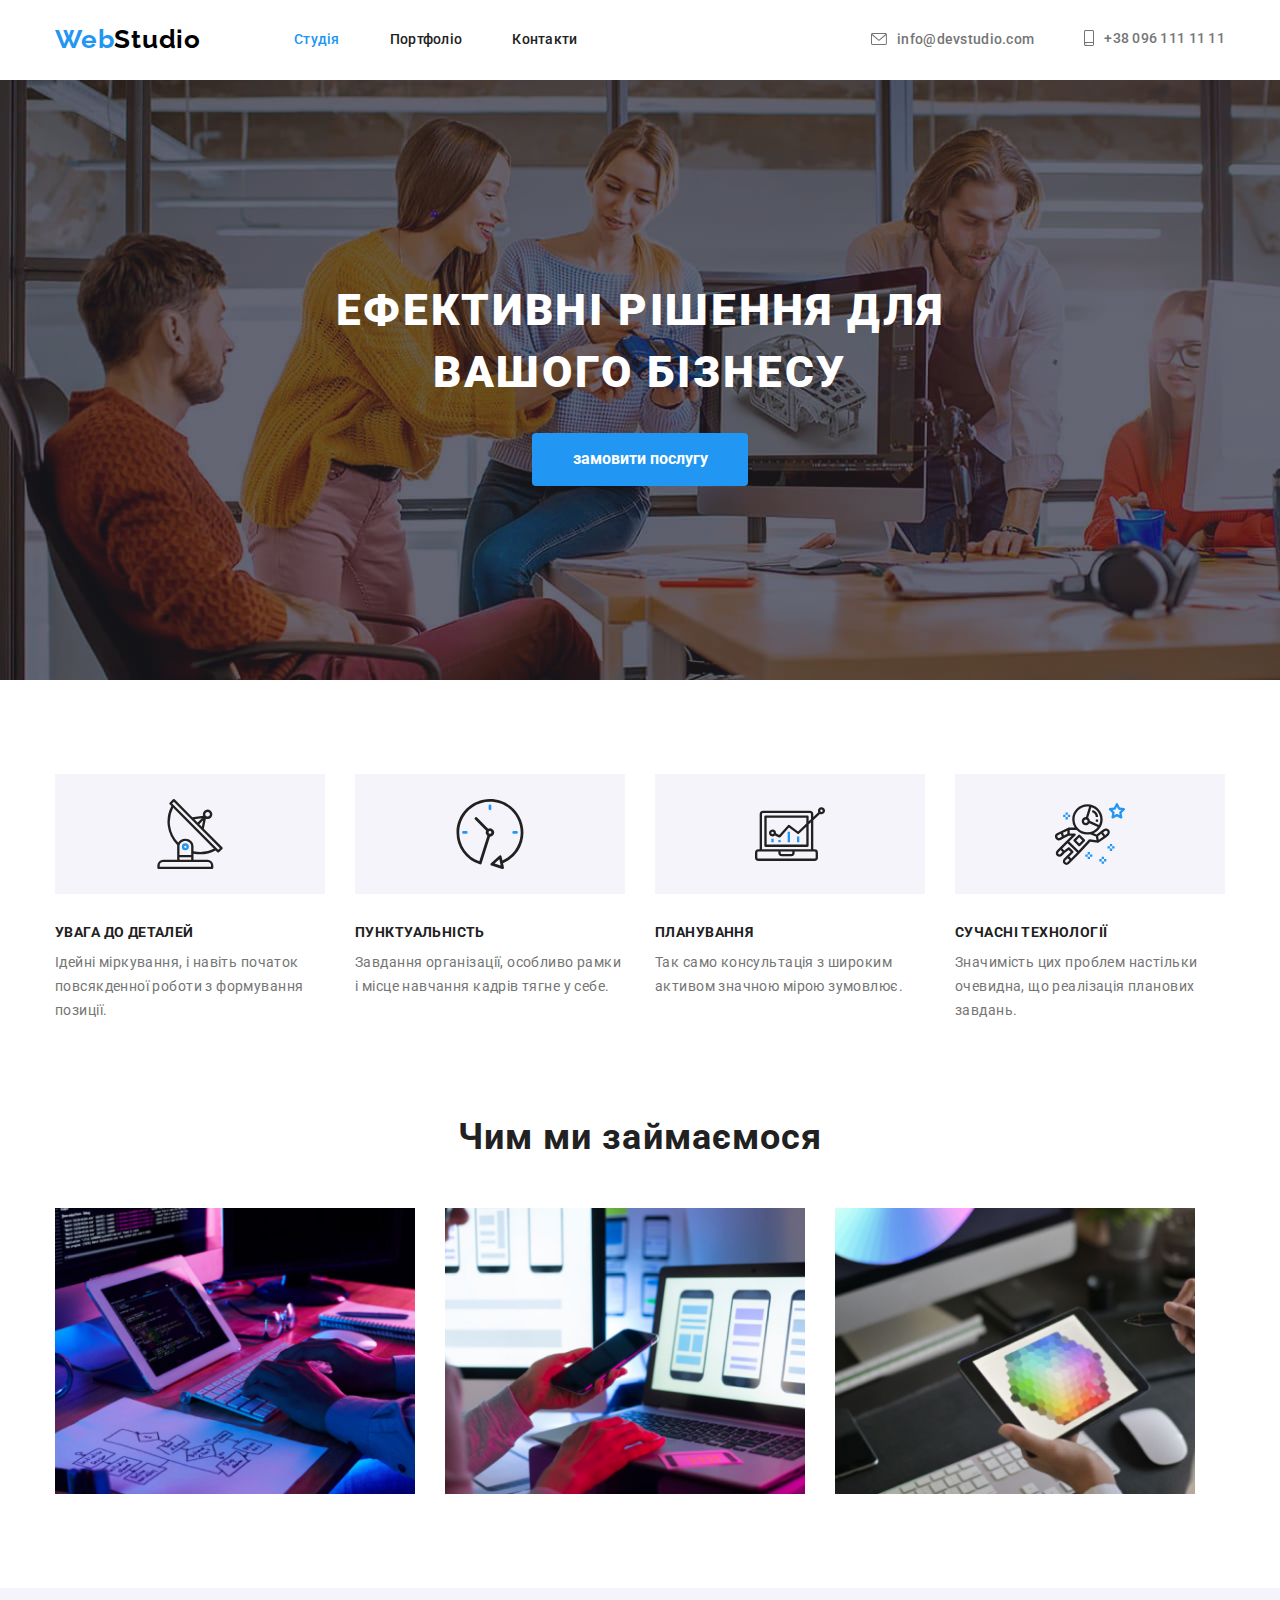
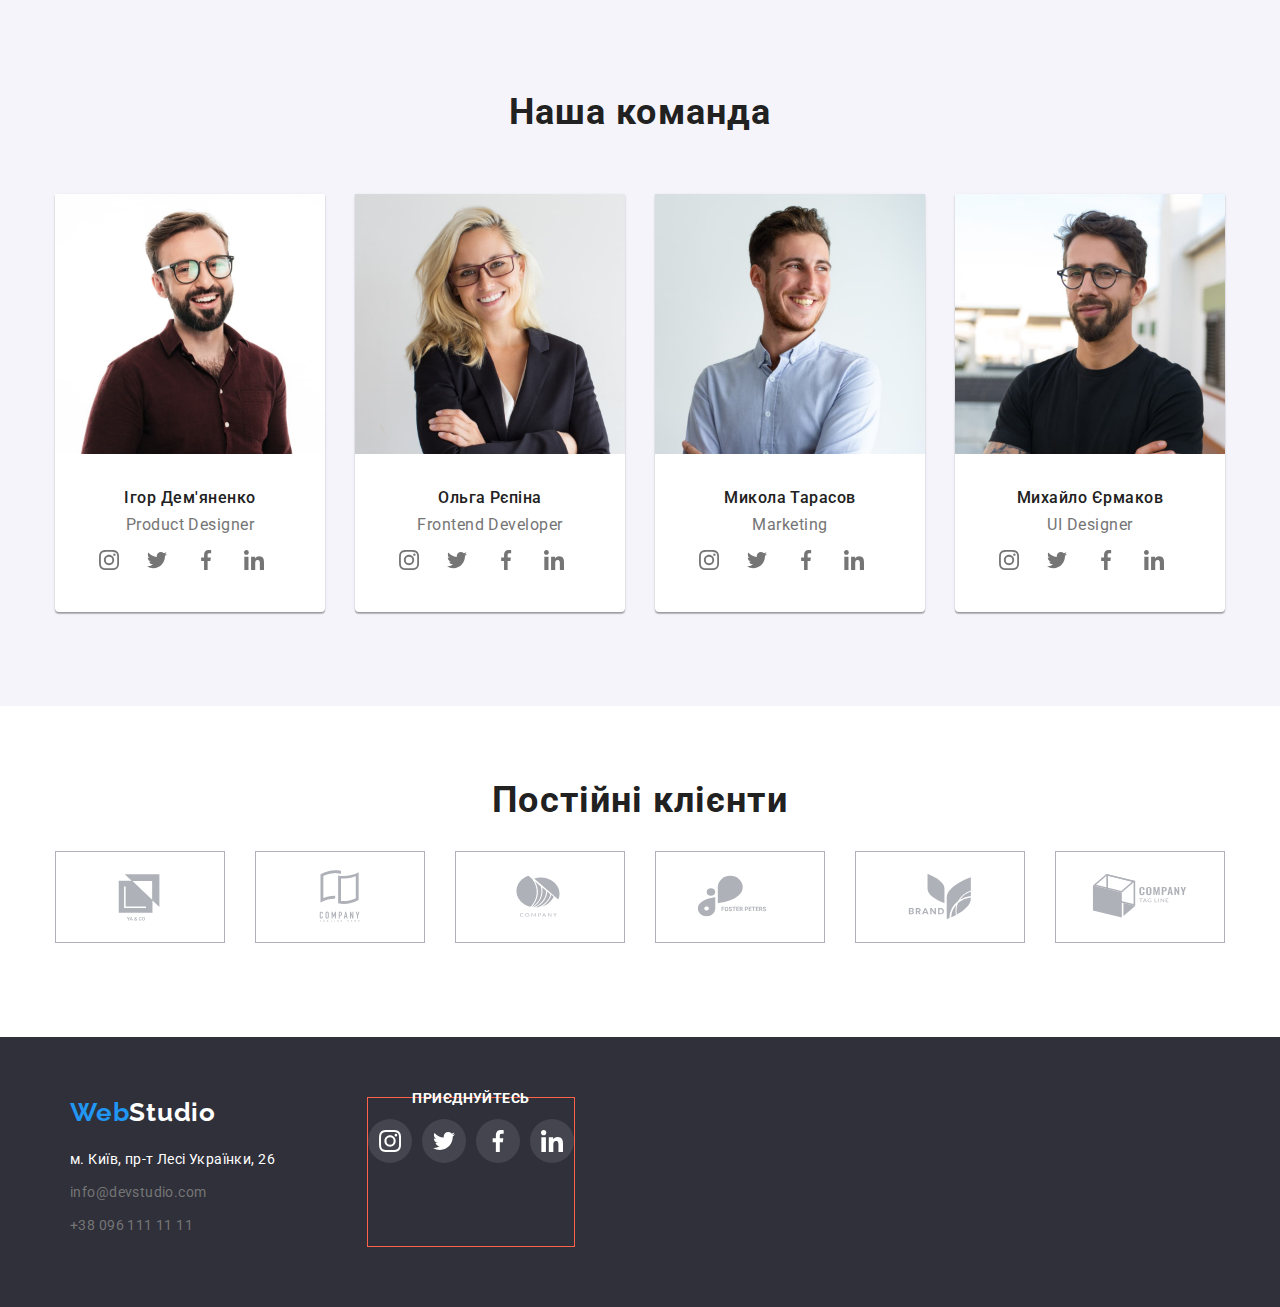
==== commit 29bcf87c: "8th" ====
--- a/index.html
+++ b/index.html
@@ -56,7 +56,7 @@
       </div>
     </header>
     <main>
-      <section class="hero">
+      <section class="hero overlay">
         <div class="container main-hero">
           <h1 class="hero-slogan">
             Ефективні рішення для <br />
--- a/css/styles.css
+++ b/css/styles.css
@@ -186,11 +186,20 @@
 .hero {
   display: flex;
   flex-direction: column;
-  background-color: #2f303a;
   text-align: center;
   padding-top: 200px;
   padding-bottom: 200px;
-  margin: auto;
+  margin-left: auto;
+  margin-right: auto;
+}
+
+.overlay {
+  max-width: 1600px;
+    height: 600px;
+    background-image: linear-gradient( to right,
+          rgba(47, 48, 58, 0.4),
+          rgba(47, 48, 58, 0.4)),
+    url(../images/hero.jpg);
 }
 
 .main-hero {
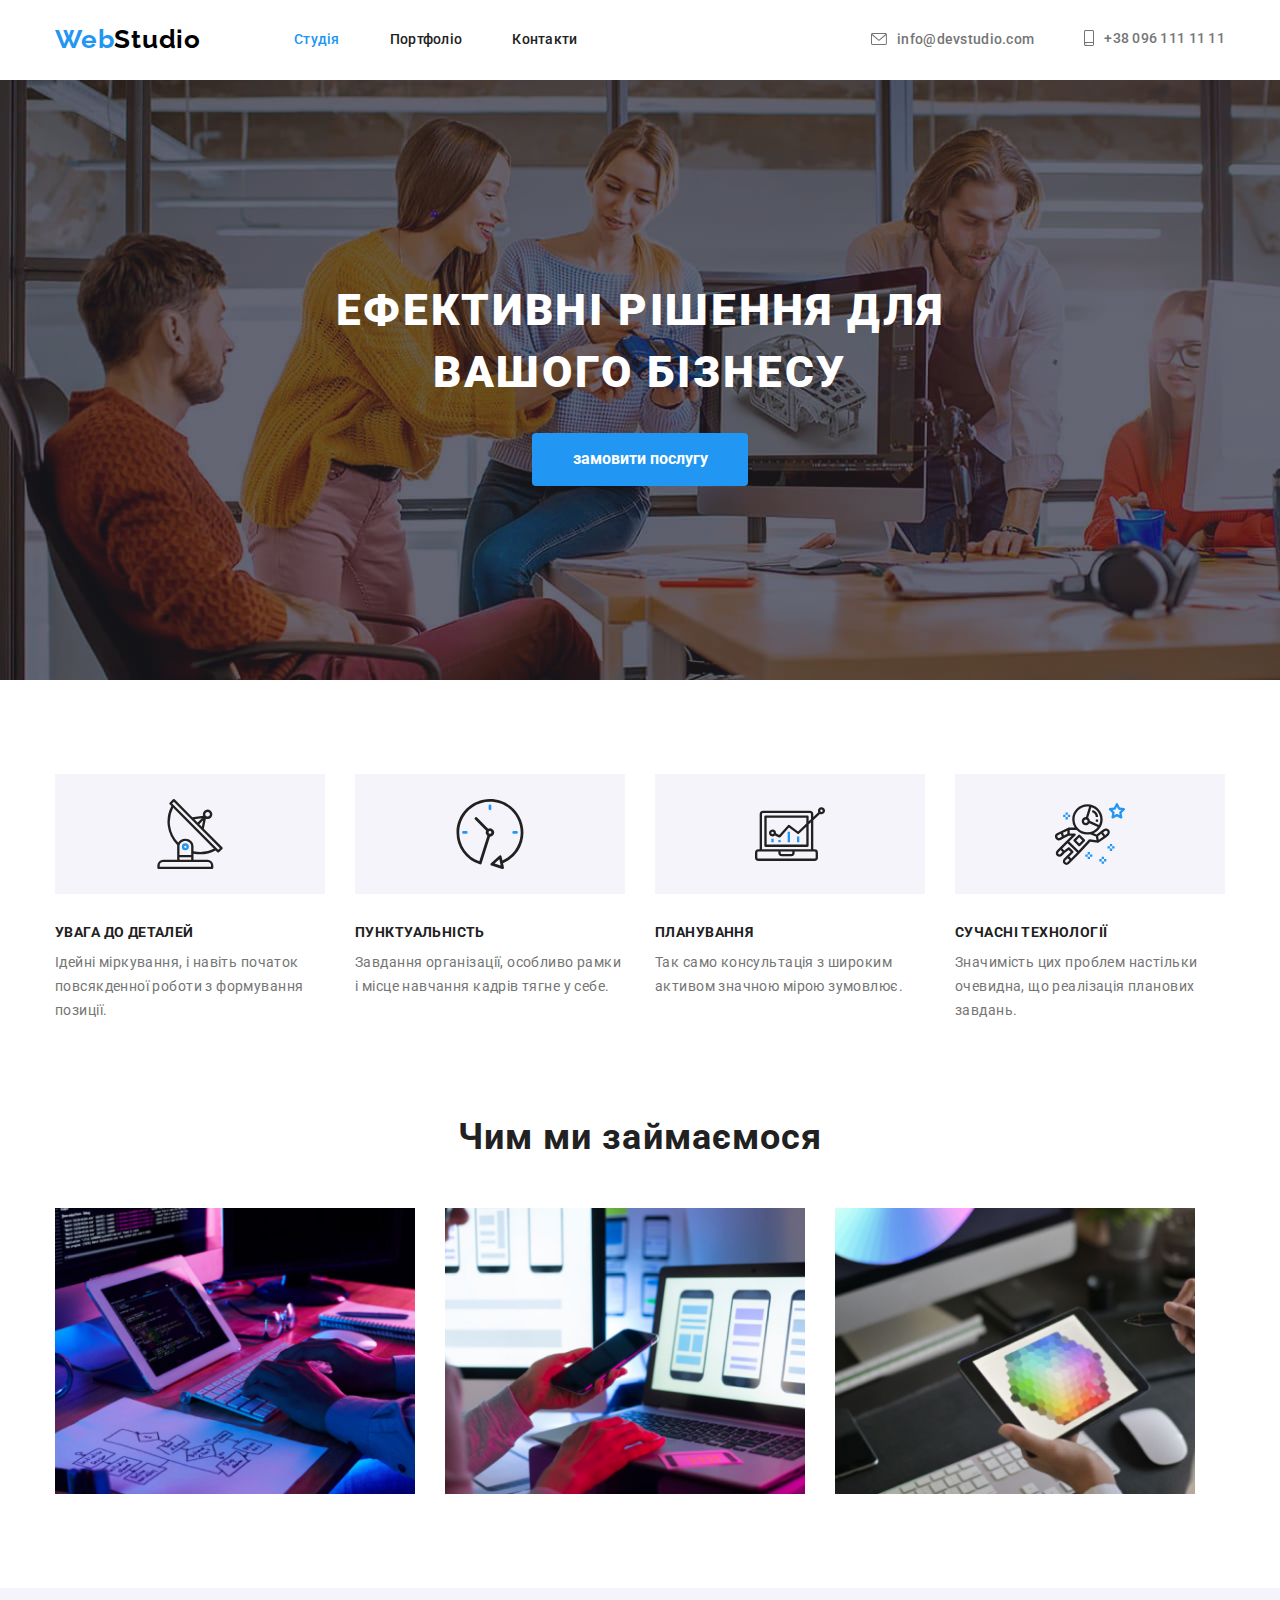
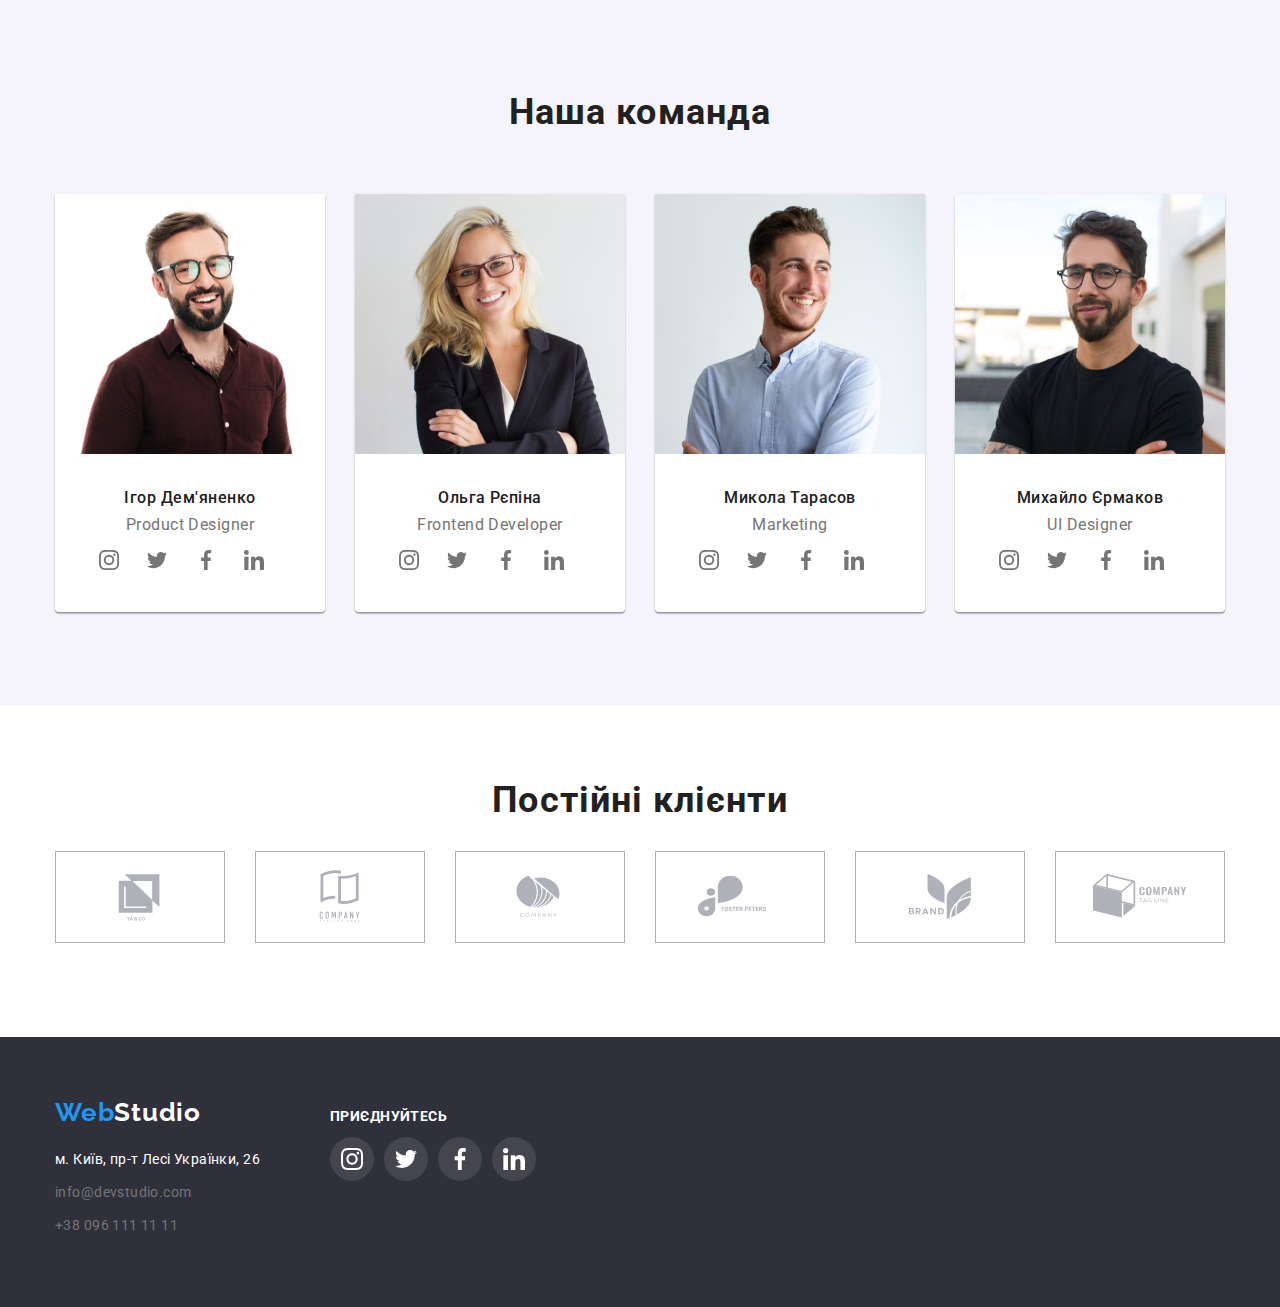
==== commit 2cf4f36e: "final hw 4" ====
--- a/index.html
+++ b/index.html
@@ -308,23 +308,23 @@
     </main>
     <footer class="footer">
       <div class="footer-block container">
-        <div class="container footer-cont">
-        <a class="logo-web" href="#">Web<span class="logo-studio-footer">Studio</span></a>
-        <address>
-          <ul class="advantages-footer">
-            <li class="footer-item">
-              <a class="adress" href="#">м. Київ, пр-т Лесі Українки, 26</a>
-            </li>
-            <li class="footer-item">
-              <a class="contacts-mail-footer" href="mailto:info@devstudio.com"
-                >info@devstudio.com</a
-              >
-            </li>
-            <li class="footer-item">
-              <a class="contacts-tel-footer" href="tel:+380961111111">+38 096 111 11 11</a>
-            </li>
-          </ul>
-        </address>
+        <div class="footer-cont">
+          <a class="logo-web" href="#">Web<span class="logo-studio-footer">Studio</span></a>
+          <address>
+            <ul class="advantages-footer">
+              <li class="footer-item">
+                <a class="adress" href="#">м. Київ, пр-т Лесі Українки, 26</a>
+              </li>
+              <li class="footer-item">
+                <a class="contacts-mail-footer" href="mailto:info@devstudio.com"
+                  >info@devstudio.com</a
+                >
+              </li>
+              <li class="footer-item">
+                <a class="contacts-tel-footer" href="tel:+380961111111">+38 096 111 11 11</a>
+              </li>
+            </ul>
+          </address>
         </div>
         <div class="foot-par">
           <h2 class="footer-text-header">Приєднуйтесь</h2>
--- a/css/styles.css
+++ b/css/styles.css
@@ -8,31 +8,31 @@
 }
 
 html {
-	box-sizing: border-box;
+  box-sizing: border-box;
 }
 
 *,
 *::after,
 *::before {
-	box-sizing: inherit;
+  box-sizing: inherit;
 }
 .list {
-	list-style: none;
-	padding-left: 0;
-	margin: 0;
+  list-style: none;
+  padding-left: 0;
+  margin: 0;
 }
 
 a {
-	padding-left: 0;
-	margin: 0;
+  padding-left: 0;
+  margin: 0;
 }
 ul {
-	text-decoration: none;
+  text-decoration: none;
 }
 img {
-	display: block;
-	max-width: 100%;
-	height: auto;
+  display: block;
+  max-width: 100%;
+  height: auto;
 }
 
 :root {
@@ -151,28 +151,27 @@
   margin-left: 50px;
 }
 
-.contacts-mail, .contacts-tel
- {
-  display:inline-flex;
+.contacts-mail,
+.contacts-tel {
+  display: inline-flex;
   color: var(--secondary-text-color);
   text-decoration: none;
   align-items: center;
 }
 
 .item-mail:hover {
-  color:var(--main-blue-color);
+  color: var(--main-blue-color);
 }
 
 .item-tel:hover {
   color: var(--main-blue-color);
 }
 
-.envelope, .telephone {
-margin-right: 10px;
-fill: currentColor;
-}
-
-
+.envelope,
+.telephone {
+  margin-right: 10px;
+  fill: currentColor;
+}
 
 .contacts-mail:hover,
 .contacts-tel:hover {
@@ -195,10 +194,8 @@
 
 .overlay {
   max-width: 1600px;
-    height: 600px;
-    background-image: linear-gradient( to right,
-          rgba(47, 48, 58, 0.4),
-          rgba(47, 48, 58, 0.4)),
+  height: 600px;
+  background-image: linear-gradient(to right, rgba(47, 48, 58, 0.4), rgba(47, 48, 58, 0.4)),
     url(../images/hero.jpg);
 }
 
@@ -261,7 +258,7 @@
 /* <!-- our advantages --> */
 .advantages-section {
   padding-top: 94px;
-  padding-bottom:  94px;
+  padding-bottom: 94px;
 }
 
 .advantages {
@@ -271,15 +268,15 @@
   padding: 0;
   gap: 30px;
 }
- .main-icons {
+.main-icons {
   display: flex;
   width: 270px;
   align-items: center;
   align-self: center;
   padding: 25px 100px 25px 100px;
-  background-color: #F5F4FA;
+  background-color: #f5f4fa;
   margin-bottom: 30px;
- }
+}
 
 .antenna {
   align-items: center;
@@ -320,7 +317,7 @@
 }
 
 .to-do {
-  padding-bottom: 94px;;
+  padding-bottom: 94px;
 }
 .header-work {
   font-family: 'Roboto';
@@ -346,13 +343,12 @@
 .works-item {
   flex-basis: calc((100% - 90px) / 3);
 }
-
 
 /* our team */
 .team-section {
   background-color: #f5f4fa;
   padding-top: 94px;
-  padding-bottom: 94px; 
+  padding-bottom: 94px;
 }
 
 .section-cont {
@@ -384,10 +380,6 @@
   margin: 0;
   gap: 30px;
 }
-
- .team-item {
-  flex-basis: calc((100% -90px) / 4);
- }
 
 .team-item {
   background-color: var(--main-font-color);
@@ -403,7 +395,6 @@
   letter-spacing: 0.03em;
   color: var(--main-black-color);
   text-align: center;
- 
 }
 .possition {
   font-size: 16px;
@@ -417,20 +408,17 @@
   width: 206px;
   margin: auto;
 }
-  
-
-  .team-links {
-  
-    width: 44px;
-    height: 44px;
-    fill: #AFB1B8;
-    text-decoration: none;
-    padding: 12px;
-    display: inline-flex;
-    align-items: center;
-    border-radius: 50%;
-  }
-
+
+.team-links {
+  width: 44px;
+  height: 44px;
+  fill: #afb1b8;
+  text-decoration: none;
+  padding: 12px;
+  display: inline-flex;
+  align-items: center;
+  border-radius: 50%;
+}
 
 .team-links:hover {
   width: 44px;
@@ -444,79 +432,66 @@
   border-radius: 50%;
 }
 
-
-.ellipse-1, .ellipse-2, .ellipse-3, .ellipse-4 {
-fill: #757575; 
-
-
-}
-
-.ellipse-1:hover
-{
-  fill: var(--main-font-color)
-
-} 
-.ellipse-2:hover
-{
-  fill: var(--main-font-color)
-} 
-.ellipse-3:hover
-{
-  fill: var(--main-font-color)
-   
-} 
-.ellipse-4:hover
-{
-  fill: var(--main-font-color)
-} 
-
+.ellipse-1,
+.ellipse-2,
+.ellipse-3,
+.ellipse-4 {
+  fill: #757575;
+}
+
+.ellipse-1:hover {
+  fill: var(--main-font-color);
+}
+.ellipse-2:hover {
+  fill: var(--main-font-color);
+}
+.ellipse-3:hover {
+  fill: var(--main-font-color);
+}
+.ellipse-4:hover {
+  fill: var(--main-font-color);
+}
 
 .icons-clients-comp {
   padding-top: 94px;
   padding-bottom: 94px;
-  
-  
-}
- .second {
-  display: flex;
-  flex-direction: column; 
- 
+}
+.second {
+  display: flex;
+  flex-direction: column;
 }
 
 .parameters {
-display: flex;
-list-style: none;
-gap: 30px;
+  display: flex;
+  list-style: none;
+  gap: 30px;
 }
 
 .icons-list {
   display: flex;
   width: 170px;
   height: 92px;
- align-items: center;
- 
-}
-  
-  .company-icons {
-    display: flex;
-    width: 100%;
-    height: 100%;
-    border: 1px solid #AFB1B8;
-    margin-right: 0px;
-    justify-content: center;
-    align-items: center;
-    
-  }
-
+  align-items: center;
+}
+
+.company-icons {
+  display: flex;
+  width: 100%;
+  height: 100%;
+  border: 1px solid #afb1b8;
+  margin-right: 0px;
+  justify-content: center;
+  align-items: center;
+}
 
 .clients-comp {
   font-weight: 700;
-font-size: 36px;
-line-height: 1.16px;
-letter-spacing: 0.03em;
-color: #212121;
-padding-bottom: 50px;
-margin: auto;
+  font-size: 36px;
+  line-height: 1.16px;
+  letter-spacing: 0.03em;
+  color: #212121;
+  padding-bottom: 50px;
+  margin: auto;
 }
 
 .clients-colors {
@@ -527,16 +502,12 @@
   fill: var(--main-blue-color);
 }
 
-
-
 /* footer */
 .footer {
-  
   background-color: #2f303a;
   padding-top: 60px;
-  padding-left: 0px;
+
   padding-bottom: 60px;
-
 }
 
 .footer-item {
@@ -548,17 +519,6 @@
   flex-direction: column;
   margin-right: 70px;
 }
-
-.foot-par {
-  display: flex;
-  flex-direction: column;
-  border: 1px solid tomato;
-
-  margin-right: 650px;
-  align-items: center;
-
-}
-
 .logo-studio-footer {
   color: var(--main-font-color);
 }
@@ -623,17 +583,14 @@
   margin-right: auto;
 }
 
-
-
 .footer-text-header {
- 
-  font-weight: 700;
-font-size: 14px;
-line-height: 1.1px;
-letter-spacing: 0.03em;
-text-transform: uppercase;
-padding-bottom: 20px;
-color: #FFFFFF;
+  font-weight: 700;
+  font-size: 14px;
+  line-height: 1.1px;
+  letter-spacing: 0.03em;
+  text-transform: uppercase;
+  margin-bottom: 20px;
+  color: #ffffff;
 }
 
 .social-accounts {
@@ -643,7 +600,6 @@
 
 .social-items:not(:last-child) {
   margin-right: 10px;
-
 }
 
 .icons-footers {
@@ -661,15 +617,13 @@
 }
 
 .icons-footer {
-  fill: var(--main-font-color)
+  fill: var(--main-font-color);
 }
 
 .footer-block {
-display: flex;
-
-
-}
-
+  display: flex;
+  align-items: baseline;
+}
 
 /* buttons */
 
@@ -705,6 +659,8 @@
   margin-left: 8px;
 }
 
+
+
 .main-nav-filter .button {
   color: var(--main-black-color);
   background-color: var(--secondary-font-color);
@@ -718,10 +674,12 @@
 .main-nav-filter .button:hover {
   color: var(--main-font-color);
   background-color: var(--main-blue-color);
+  filter: drop-shadow(0px 4px 4px rgba(0, 0, 0, 0.25));
 }
 .main-nav-filter .button:focus {
   color: var(--main-font-color);
   background-color: var(--main-blue-color);
+  
 }
 
 /* Our web-sides */
@@ -737,10 +695,13 @@
   gap: 30px;
 }
 
-
 .web-item {
   border: 1px solid #eeeeee;
   flex-basis: calc((100% - 60px) / 3);
+}
+.web-item:hover {
+  filter: drop-shadow(0px 4px 4px rgba(0, 0, 0, 0.25));
+
 }
 
 .sides {
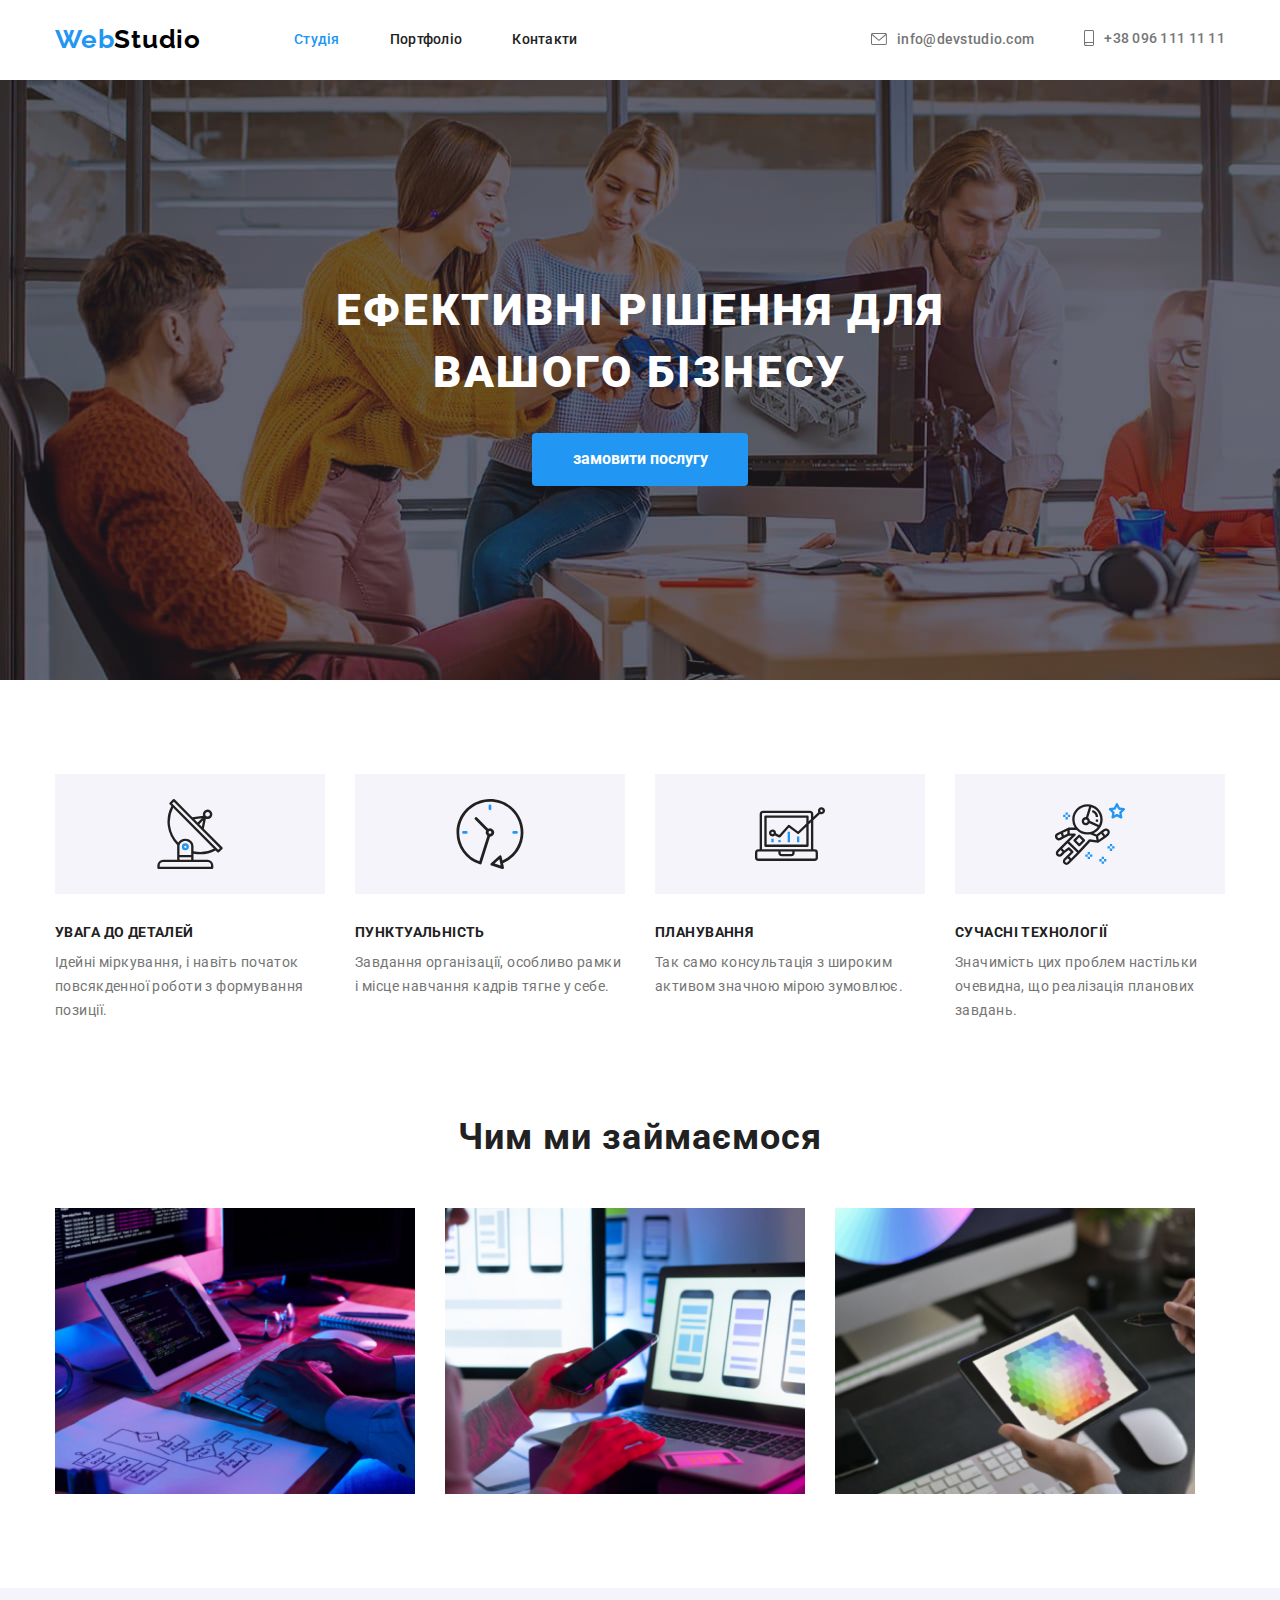
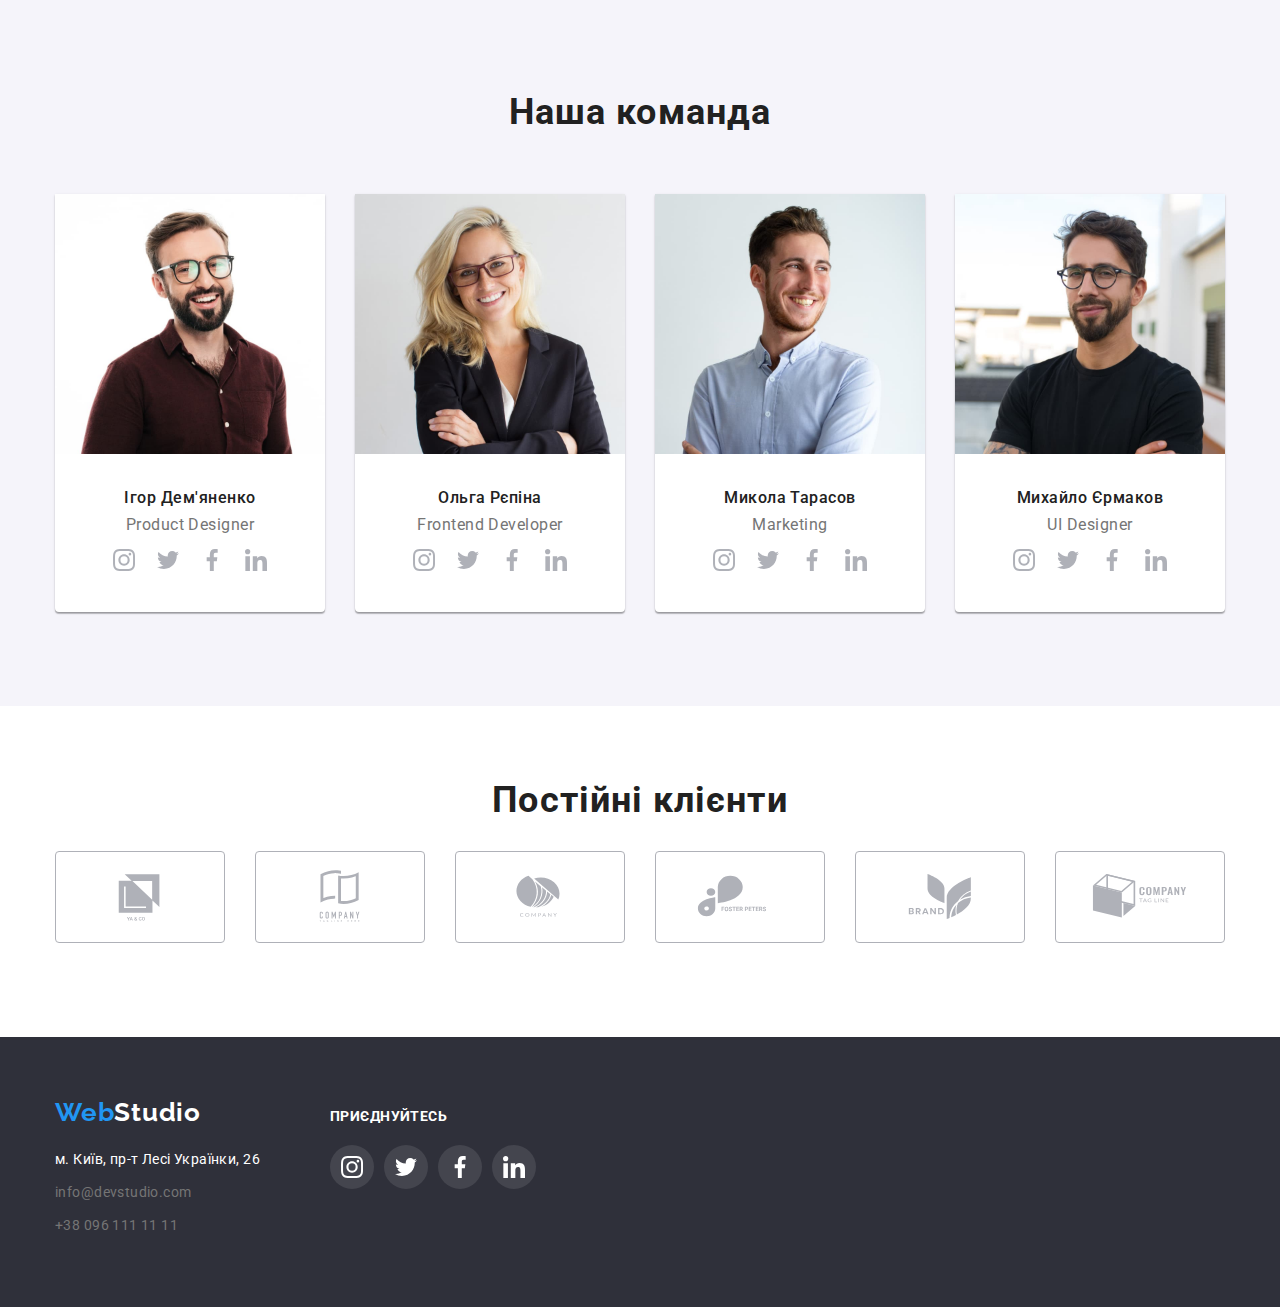
==== commit b9251b7d: "fixed bags" ====
--- a/index.html
+++ b/index.html
@@ -38,7 +38,7 @@
         <ul class="contacts">
           <li class="item item-mail">
             <a class="contacts-mail" href="mailto:info@devstudio.com">
-              <svg class="envelope" width="16px" height="12px" ;>
+              <svg class="envelope" width="16" height="12" ;>
                 <use href="./images/icons.svg#icon-envelope"></use>
               </svg>
               info@devstudio.com</a
@@ -46,7 +46,7 @@
           </li>
           <li class="item item-tel">
             <a class="contacts-tel" href="tel:+380961111111">
-              <svg class="telephone" width="10px" height="16px" ;>
+              <svg class="telephone" width="10" height="16" ;>
                 <use href="./images/icons.svg#icon-smartphone"></use>
               </svg>
               +38 096 111 11 11</a
@@ -71,7 +71,7 @@
           <ul class="advantages">
             <li class="item item-antenna">
               <div class="main-icons">
-                <svg class="antenna" width="70px" height="70px">
+                <svg class="antenna" width="70" height="70">
                   <use href="./images/icons.svg#icon-antenna-1"></use>
                 </svg>
               </div>
@@ -80,9 +80,9 @@
                 Ідейні міркування, і навіть початок повсякденної роботи з формування позиції.
               </p>
             </li>
-            <li class="item">
+            <li class="item item-antenna">
               <div class="main-icons">
-                <svg class="clock-1" width="70px" height="70px">
+                <svg class="clock-1" width="70" height="70">
                   <use href="./images/icons.svg#icon-clock-1"></use>
                 </svg>
               </div>
@@ -91,18 +91,18 @@
                 Завдання організації, особливо рамки і місце навчання кадрів тягне у себе.
               </p>
             </li>
-            <li class="item">
+            <li class="item item-antenna">
               <div class="main-icons">
-                <svg class="diagram-1" width="70px" height="70px">
+                <svg class="diagram-1" width="70" height="70">
                   <use href="./images/icons.svg#icon-diagram-1"></use>
                 </svg>
               </div>
               <h3 class="headers">ПЛАНУВАННЯ</h3>
               <p class="text">Так само консультація з широким активом значною мірою зумовлює.</p>
             </li>
-            <li class="item">
+            <li class="item item-antenna">
               <div class="main-icons">
-                <svg class="astronaut-1" width="70px" height="70px">
+                <svg class="astronaut-1" width="70" height="70">
                   <use href="./images/icons.svg#icon-astronaut-1"></use>
                 </svg>
               </div>
@@ -142,26 +142,36 @@
                 <h3 class="members">Ігор Дем'яненко</h3>
                 <p class="possition">Product Designer</p>
                 <div class="team-icons">
-                  <a class="team-links" href="#">
-                    <svg class="ellipse-4" width="22px" height="22px" ;>
-                      <use href="./images/icons.svg#icon-instagram-2"></use>
-                    </svg>
-                  </a>
-                  <a class="team-links" href="#">
-                    <svg class="ellipse-1" width="22px" height="22px" ;>
-                      <use href="./images/icons.svg#icon-twitter-1"></use>
-                    </svg>
-                  </a>
-                  <a class="team-links" href="#">
-                    <svg class="ellipse-2" width="22px" height="22px" ;>
-                      <use href="./images/icons.svg#icon-facebook-1"></use>
-                    </svg>
-                  </a>
-                  <a class="team-links" href="#">
-                    <svg class="ellipse-3" width="22px" height="22px" ;>
-                      <use href="./images/icons.svg#icon-linkedin-1"></use>
-                    </svg>
-                  </a>
+                  <ul class="icons-list-team">
+                    <li>
+                      <a class="team-links" href="#">
+                        <svg class="ellipse-4" width="22" height="22" ;>
+                          <use href="./images/icons.svg#icon-instagram-2"></use>
+                        </svg>
+                      </a>
+                    </li>
+                    <li>
+                      <a class="team-links" href="#">
+                        <svg class="ellipse-1" width="22" height="22" ;>
+                          <use href="./images/icons.svg#icon-twitter-1"></use>
+                        </svg>
+                      </a>
+                    </li>
+                    <li>
+                      <a class="team-links" href="#">
+                        <svg class="ellipse-2" width="22" height="22" ;>
+                          <use href="./images/icons.svg#icon-facebook-1"></use>
+                        </svg>
+                      </a>
+                    </li>
+                    <li>
+                      <a class="team-links" href="#">
+                        <svg class="ellipse-3" width="22" height="22" ;>
+                          <use href="./images/icons.svg#icon-linkedin-1"></use>
+                        </svg>
+                      </a>
+                    </li>
+                  </ul>
                 </div>
               </div>
             </li>
@@ -171,26 +181,36 @@
                 <h3 class="members">Ольга Рєпіна</h3>
                 <p class="possition">Frontend Developer</p>
                 <div class="team-icons">
-                  <a class="team-links" href="#">
-                    <svg class="ellipse-4" width="22px" height="22px" ;>
-                      <use href="./images/icons.svg#icon-instagram-2"></use>
-                    </svg>
-                  </a>
-                  <a class="team-links" href="#">
-                    <svg class="ellipse-1" width="22px" height="22px" ;>
-                      <use href="./images/icons.svg#icon-twitter-1"></use>
-                    </svg>
-                  </a>
-                  <a class="team-links" href="#">
-                    <svg class="ellipse-2" width="22px" height="22px" ;>
-                      <use href="./images/icons.svg#icon-facebook-1"></use>
-                    </svg>
-                  </a>
-                  <a class="team-links" href="#">
-                    <svg class="ellipse-3" width="22px" height="22px" ;>
-                      <use href="./images/icons.svg#icon-linkedin-1"></use>
-                    </svg>
-                  </a>
+                  <ul class="icons-list-team">
+                    <li>
+                      <a class="team-links" href="#">
+                        <svg class="ellipse-4" width="22" height="22" ;>
+                          <use href="./images/icons.svg#icon-instagram-2"></use>
+                        </svg>
+                      </a>
+                    </li>
+                    <li>
+                      <a class="team-links" href="#">
+                        <svg class="ellipse-1" width="22" height="22" ;>
+                          <use href="./images/icons.svg#icon-twitter-1"></use>
+                        </svg>
+                      </a>
+                    </li>
+                    <li>
+                      <a class="team-links" href="#">
+                        <svg class="ellipse-2" width="22" height="22" ;>
+                          <use href="./images/icons.svg#icon-facebook-1"></use>
+                        </svg>
+                      </a>
+                    </li>
+                    <li>
+                      <a class="team-links" href="#">
+                        <svg class="ellipse-3" width="22" height="22" ;>
+                          <use href="./images/icons.svg#icon-linkedin-1"></use>
+                        </svg>
+                      </a>
+                    </li>
+                  </ul>
                 </div>
               </div>
             </li>
@@ -200,26 +220,36 @@
                 <h3 class="members">Микола Тарасов</h3>
                 <p class="possition">Marketing</p>
                 <div class="team-icons">
-                  <a class="team-links" href="#">
-                    <svg class="ellipse-4" width="22px" height="22px" ;>
-                      <use href="./images/icons.svg#icon-instagram-2"></use>
-                    </svg>
-                  </a>
-                  <a class="team-links" href="#">
-                    <svg class="ellipse-1" width="22px" height="22px" ;>
-                      <use href="./images/icons.svg#icon-twitter-1"></use>
-                    </svg>
-                  </a>
-                  <a class="team-links" href="#">
-                    <svg class="ellipse-2" width="22px" height="22px" ;>
-                      <use href="./images/icons.svg#icon-facebook-1"></use>
-                    </svg>
-                  </a>
-                  <a class="team-links" href="#">
-                    <svg class="ellipse-3" width="22px" height="22px" ;>
-                      <use href="./images/icons.svg#icon-linkedin-1"></use>
-                    </svg>
-                  </a>
+                  <ul class="icons-list-team">
+                    <li>
+                      <a class="team-links" href="#">
+                        <svg class="ellipse-4" width="22" height="22" ;>
+                          <use href="./images/icons.svg#icon-instagram-2"></use>
+                        </svg>
+                      </a>
+                    </li>
+                    <li>
+                      <a class="team-links" href="#">
+                        <svg class="ellipse-1" width="22" height="22" ;>
+                          <use href="./images/icons.svg#icon-twitter-1"></use>
+                        </svg>
+                      </a>
+                    </li>
+                    <li>
+                      <a class="team-links" href="#">
+                        <svg class="ellipse-2" width="22" height="22" ;>
+                          <use href="./images/icons.svg#icon-facebook-1"></use>
+                        </svg>
+                      </a>
+                    </li>
+                    <li>
+                      <a class="team-links" href="#">
+                        <svg class="ellipse-3" width="22" height="22" ;>
+                          <use href="./images/icons.svg#icon-linkedin-1"></use>
+                        </svg>
+                      </a>
+                    </li>
+                  </ul>
                 </div>
               </div>
             </li>
@@ -229,26 +259,36 @@
                 <h3 class="members">Михайло Єрмаков</h3>
                 <p class="possition">UI Designer</p>
                 <div class="team-icons">
-                  <a class="team-links" href="#">
-                    <svg class="ellipse-4" width="22px" height="22px" ;>
-                      <use href="./images/icons.svg#icon-instagram-2"></use>
-                    </svg>
-                  </a>
-                  <a class="team-links" href="#">
-                    <svg class="ellipse-1" width="22px" height="22px" ;>
-                      <use href="./images/icons.svg#icon-twitter-1"></use>
-                    </svg>
-                  </a>
-                  <a class="team-links" href="#">
-                    <svg class="ellipse-2" width="22px" height="22px" ;>
-                      <use href="./images/icons.svg#icon-facebook-1"></use>
-                    </svg>
-                  </a>
-                  <a class="team-links" href="#">
-                    <svg class="ellipse-3" width="22px" height="22px" ;>
-                      <use href="./images/icons.svg#icon-linkedin-1"></use>
-                    </svg>
-                  </a>
+                  <ul class="icons-list-team">
+                    <li>
+                      <a class="team-links" href="#">
+                        <svg class="ellipse-4" width="22" height="22" ;>
+                          <use href="./images/icons.svg#icon-instagram-2"></use>
+                        </svg>
+                      </a>
+                    </li>
+                    <li>
+                      <a class="team-links" href="#">
+                        <svg class="ellipse-1" width="22" height="22" ;>
+                          <use href="./images/icons.svg#icon-twitter-1"></use>
+                        </svg>
+                      </a>
+                    </li>
+                    <li>
+                      <a class="team-links" href="#">
+                        <svg class="ellipse-2" width="22" height="22" ;>
+                          <use href="./images/icons.svg#icon-facebook-1"></use>
+                        </svg>
+                      </a>
+                    </li>
+                    <li>
+                      <a class="team-links" href="#">
+                        <svg class="ellipse-3" width="22" height="22" ;>
+                          <use href="./images/icons.svg#icon-linkedin-1"></use>
+                        </svg>
+                      </a>
+                    </li>
+                  </ul>
                 </div>
               </div>
             </li>
@@ -262,42 +302,42 @@
           <ul class="parameters">
             <li class="icons-list">
               <a class="company-icons" href="#">
-                <svg class="clients-colors" width="106px" height="160px">
+                <svg class="clients-colors" width="106" height="60">
                   <use href="./images/icons.svg#icon-Client1"></use>
                 </svg>
               </a>
             </li>
             <li class="icons-list">
               <a class="company-icons" href="#">
-                <svg class="clients-colors" width="106px" height="160px">
+                <svg class="clients-colors" width="106" height="60">
                   <use href="./images/icons.svg#icon-client2"></use>
                 </svg>
               </a>
             </li>
             <li class="icons-list">
               <a class="company-icons" href="#">
-                <svg class="clients-colors" width="106px" height="160px">
+                <svg class="clients-colors" width="106" height="60">
                   <use href="./images/icons.svg#icon-client3"></use>
                 </svg>
               </a>
             </li>
             <li class="icons-list">
               <a class="company-icons" href="#">
-                <svg class="clients-colors" width="106px" height="160px">
+                <svg class="clients-colors" width="106" height="60">
                   <use href="./images/icons.svg#icon-client4"></use>
                 </svg>
               </a>
             </li>
             <li class="icons-list">
               <a class="company-icons" href="#">
-                <svg class="clients-colors" width="106px" height="160px">
+                <svg class="clients-colors" width="106" height="60">
                   <use href="./images/icons.svg#icon-client5"></use>
                 </svg>
               </a>
             </li>
             <li class="icons-list">
               <a class="company-icons" href="#">
-                <svg class="clients-colors" width="106px" height="160px">
+                <svg class="clients-colors" width="106" height="60">
                   <use href="./images/icons.svg#icon-iconclien6"></use>
                 </svg>
               </a>
@@ -327,32 +367,32 @@
           </address>
         </div>
         <div class="foot-par">
-          <h2 class="footer-text-header">Приєднуйтесь</h2>
+          <p class="footer-text-header">Приєднуйтесь</p>
           <ul class="social-accounts">
             <li class="social-items">
               <a class="icons-footers" href="#">
-                <svg class="icons-footer" width="22px" height="22px">
+                <svg class="icons-footer" width="22" height="22">
                   <use href="./images/icons.svg#icon-instagram-2"></use>
                 </svg>
               </a>
             </li>
             <li class="social-items">
               <a class="icons-footers" href="#">
-                <svg class="icons-footer" width="22px" height="22px">
+                <svg class="icons-footer" width="22" height="22">
                   <use href="./images/icons.svg#icon-twitter-1"></use>
                 </svg>
               </a>
             </li>
             <li class="social-items">
               <a class="icons-footers" href="#">
-                <svg class="icons-footer" width="22px" height="22px">
+              <svg class="icons-footer" width="22" height="22">
                   <use href="./images/icons.svg#icon-facebook-1"></use>
                 </svg>
               </a>
             </li>
             <li class="social-items">
               <a class="icons-footers" href="#">
-                <svg class="icons-footer" width="22px" height="22px">
+                <svg class="icons-footer" width="22" height="22">
                   <use href="./images/icons.svg#icon-linkedin-1"></use>
                 </svg>
               </a>
--- a/css/styles.css
+++ b/css/styles.css
@@ -241,6 +241,14 @@
   padding: 10px 32px;
 }
 
+.button-hero:hover,
+.button-hero:focus {
+  background: #2196F3;
+    box-shadow: 0px 4px 4px rgba(0, 0, 0, 0.15);
+    border-radius: 4px;
+  }
+
+
 .pointer {
   cursor: pointer;
 }
@@ -272,15 +280,19 @@
   display: flex;
   width: 270px;
   align-items: center;
-  align-self: center;
-  padding: 25px 100px 25px 100px;
+  height: 120px;
   background-color: #f5f4fa;
   margin-bottom: 30px;
+  justify-content: center;
 }
 
 .antenna {
   align-items: center;
   fill: currentColor;
+}
+
+.item-antenna {
+  border-radius: 4px;
 }
 
 .headers {
@@ -414,10 +426,11 @@
   height: 44px;
   fill: #afb1b8;
   text-decoration: none;
-  padding: 12px;
+ justify-content: center;
   display: inline-flex;
   align-items: center;
   border-radius: 50%;
+  
 }
 
 .team-links:hover {
@@ -432,11 +445,18 @@
   border-radius: 50%;
 }
 
+.icons-list-team {
+  display: flex;
+  list-style: none;
+  justify-content: center;
+  align-items: center;
+}
+
 .ellipse-1,
 .ellipse-2,
 .ellipse-3,
 .ellipse-4 {
-  fill: #757575;
+  fill: AFB1B8;
 }
 
 .ellipse-1:hover {
@@ -472,17 +492,25 @@
   width: 170px;
   height: 92px;
   align-items: center;
+
 }
 
 .company-icons {
   display: flex;
   width: 100%;
   height: 100%;
-  border: 1px solid #afb1b8;
+  border: 1px solid #AFB1B8;
+    border-radius: 4px;
   margin-right: 0px;
   justify-content: center;
   align-items: center;
 }
+
+.company-icons:hover,
+.company-icons:focus {
+  border: 1px solid #2196F3;
+}
+
 
 .clients-comp {
   font-weight: 700;
@@ -586,7 +614,7 @@
 .footer-text-header {
   font-weight: 700;
   font-size: 14px;
-  line-height: 1.1px;
+  line-height: 1.1;
   letter-spacing: 0.03em;
   text-transform: uppercase;
   margin-bottom: 20px;
@@ -700,13 +728,14 @@
   flex-basis: calc((100% - 60px) / 3);
 }
 .web-item:hover {
+  border: 1px solid #eeeeee;
   filter: drop-shadow(0px 4px 4px rgba(0, 0, 0, 0.25));
-
 }
 
 .sides {
   text-decoration: none;
 }
+
 
 .text-work {
   padding: 19px 24px 19px 24px;
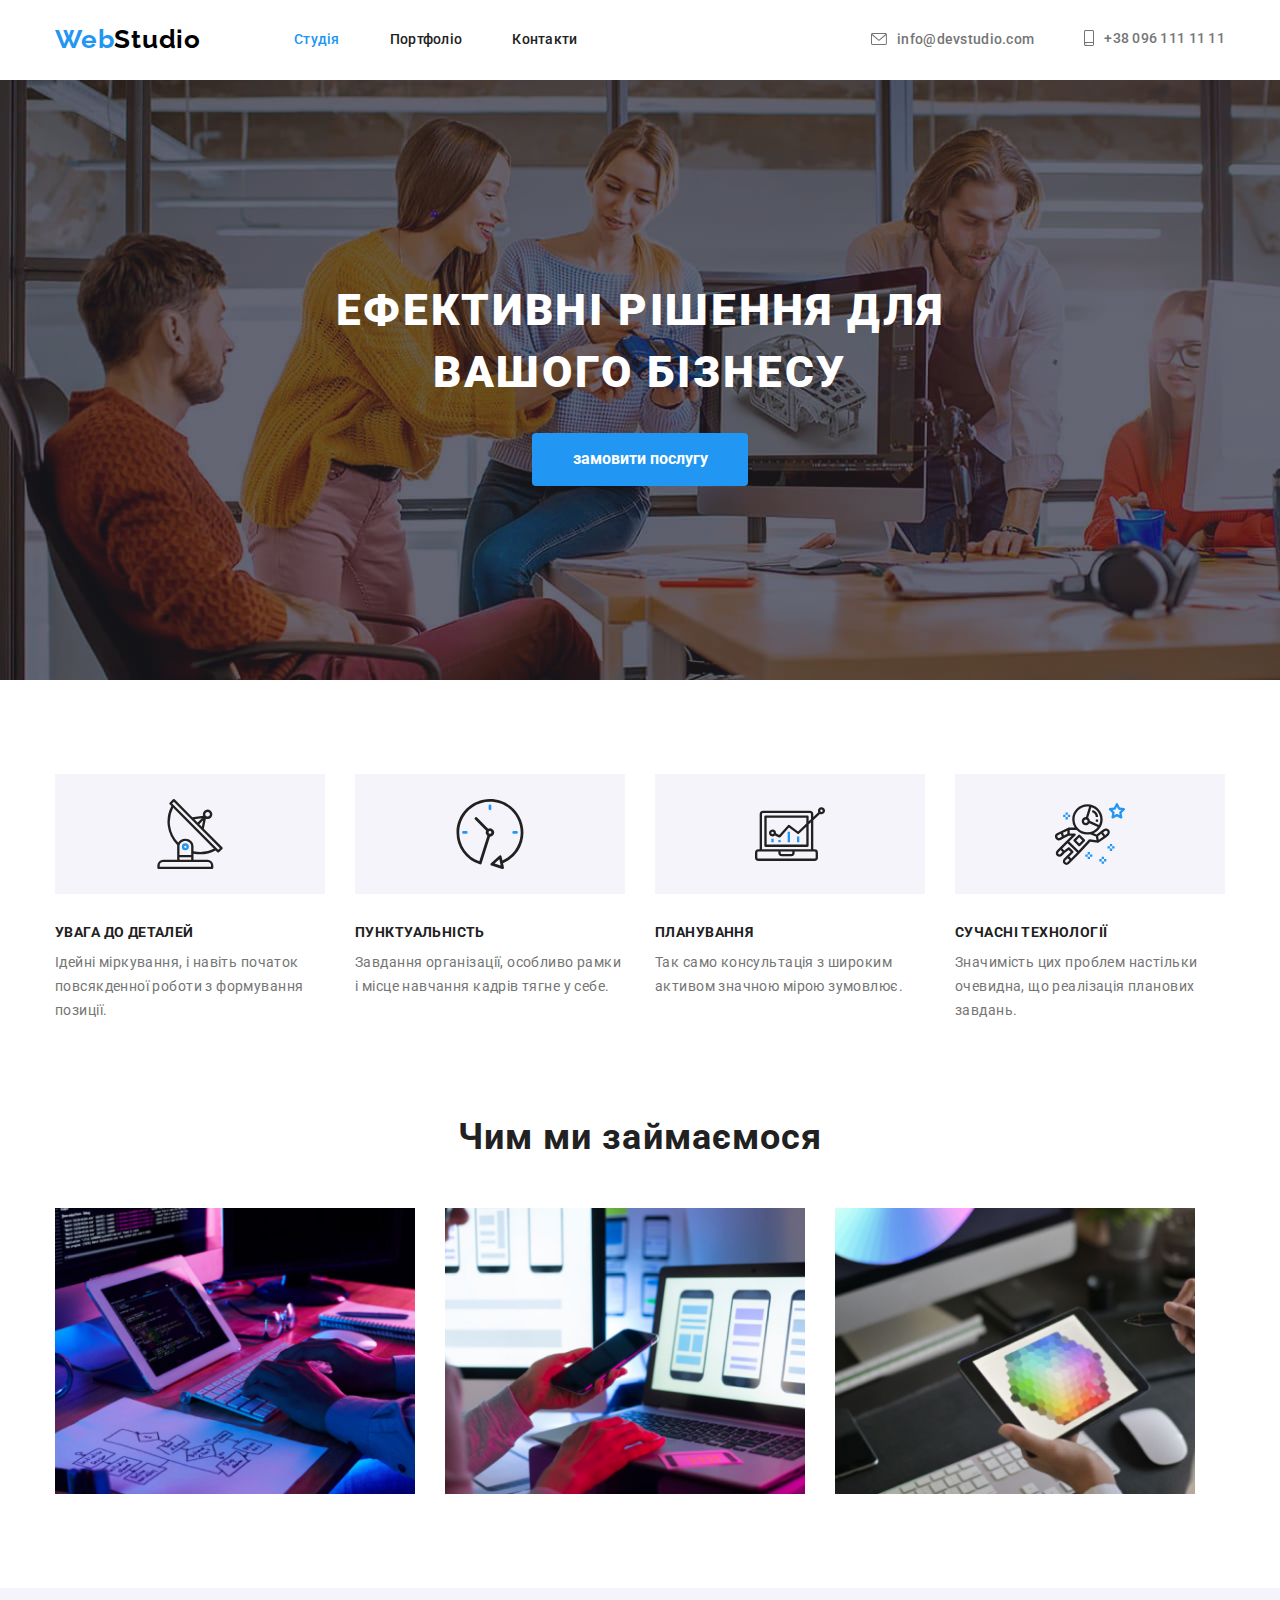
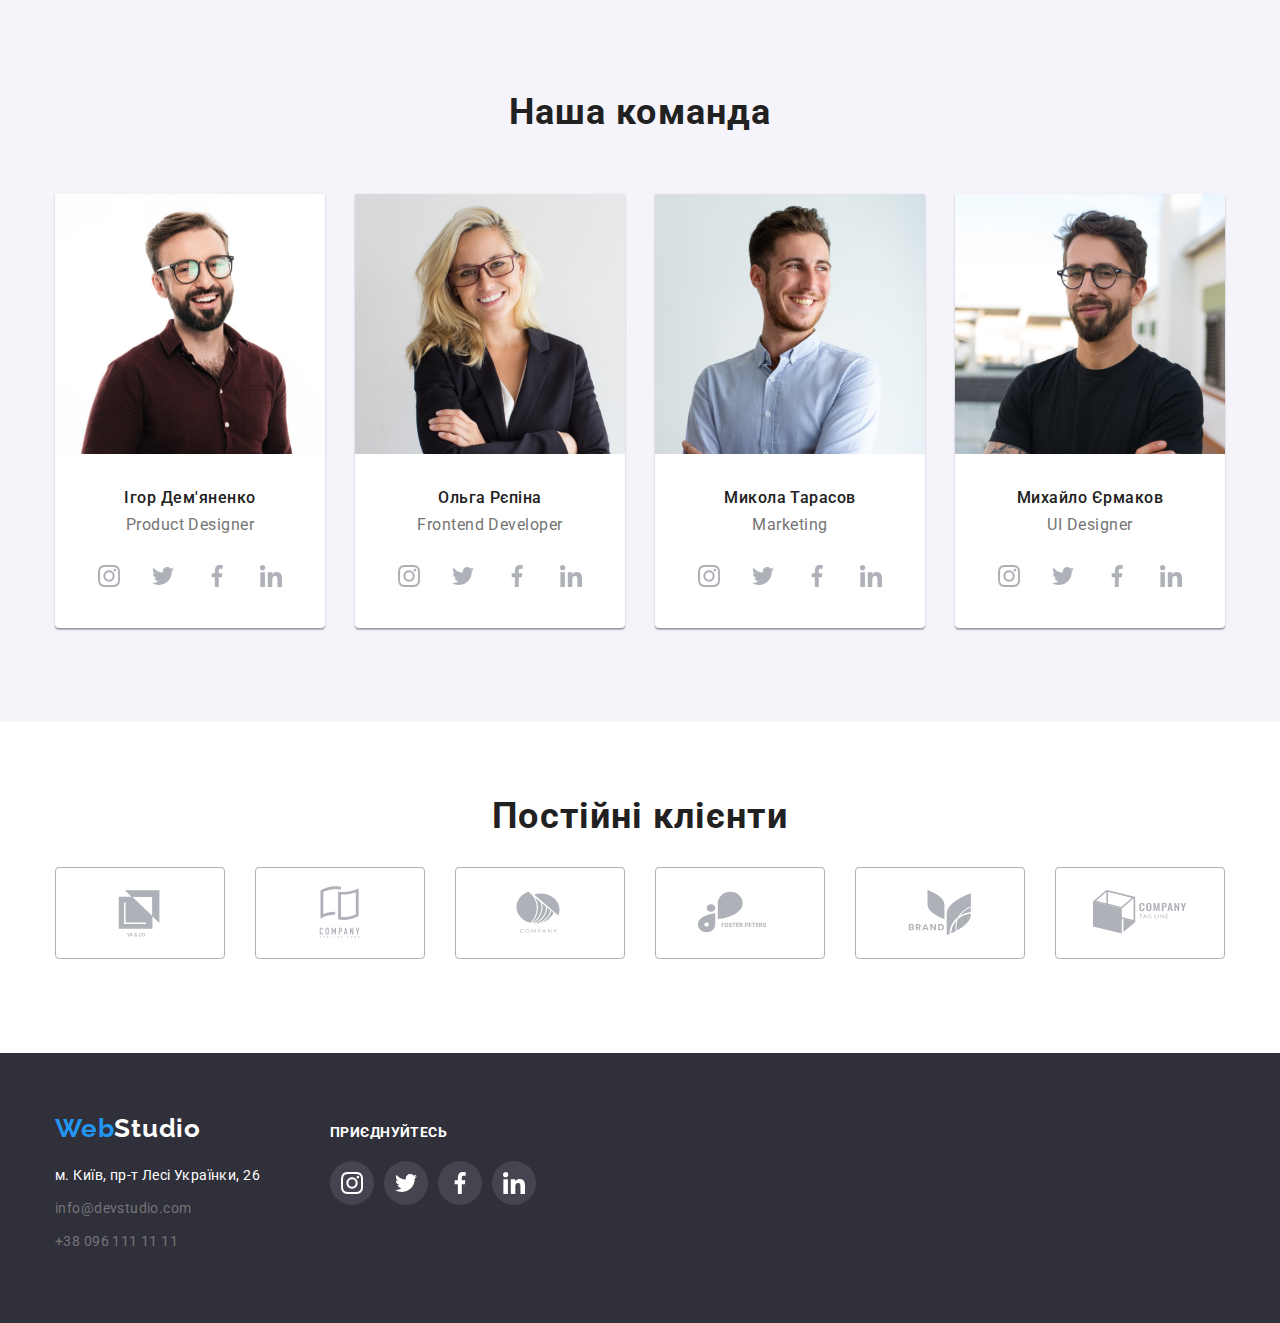
==== commit b4b29947: "4 finished" ====
--- a/index.html
+++ b/index.html
@@ -385,7 +385,7 @@
             </li>
             <li class="social-items">
               <a class="icons-footers" href="#">
-              <svg class="icons-footer" width="22" height="22">
+                <svg class="icons-footer" width="22" height="22">
                   <use href="./images/icons.svg#icon-facebook-1"></use>
                 </svg>
               </a>
--- a/css/styles.css
+++ b/css/styles.css
@@ -241,13 +241,11 @@
   padding: 10px 32px;
 }
 
-.button-hero:hover,
-.button-hero:focus {
-  background: #2196F3;
-    box-shadow: 0px 4px 4px rgba(0, 0, 0, 0.15);
-    border-radius: 4px;
-  }
-
+.button-hero:hover {
+  background: #2196f3;
+  box-shadow: 0px 4px 4px rgba(0, 0, 0, 0.15);
+  border-radius: 4px;
+}
 
 .pointer {
   cursor: pointer;
@@ -414,6 +412,7 @@
   letter-spacing: 0.03em;
   color: var(--secondary-text-color);
   text-align: center;
+  margin-bottom: 16px;
 }
 
 .team-icons {
@@ -426,11 +425,10 @@
   height: 44px;
   fill: #afb1b8;
   text-decoration: none;
- justify-content: center;
+  justify-content: center;
   display: inline-flex;
   align-items: center;
   border-radius: 50%;
-  
 }
 
 .team-links:hover {
@@ -448,7 +446,7 @@
 .icons-list-team {
   display: flex;
   list-style: none;
-  justify-content: center;
+  justify-content: space-between;
   align-items: center;
 }
 
@@ -492,15 +490,14 @@
   width: 170px;
   height: 92px;
   align-items: center;
-
 }
 
 .company-icons {
   display: flex;
   width: 100%;
   height: 100%;
-  border: 1px solid #AFB1B8;
-    border-radius: 4px;
+  border: 1px solid #afb1b8;
+  border-radius: 4px;
   margin-right: 0px;
   justify-content: center;
   align-items: center;
@@ -508,9 +505,8 @@
 
 .company-icons:hover,
 .company-icons:focus {
-  border: 1px solid #2196F3;
-}
-
+  border: 1px solid #2196f3;
+}
 
 .clients-comp {
   font-weight: 700;
@@ -687,8 +683,6 @@
   margin-left: 8px;
 }
 
-
-
 .main-nav-filter .button {
   color: var(--main-black-color);
   background-color: var(--secondary-font-color);
@@ -707,7 +701,6 @@
 .main-nav-filter .button:focus {
   color: var(--main-font-color);
   background-color: var(--main-blue-color);
-  
 }
 
 /* Our web-sides */
@@ -729,13 +722,12 @@
 }
 .web-item:hover {
   border: 1px solid #eeeeee;
-  filter: drop-shadow(0px 4px 4px rgba(0, 0, 0, 0.25));
+  box-shadow: 0px 4px 4px rgba(0, 0, 0, 0.25);
 }
 
 .sides {
   text-decoration: none;
 }
-
 
 .text-work {
   padding: 19px 24px 19px 24px;
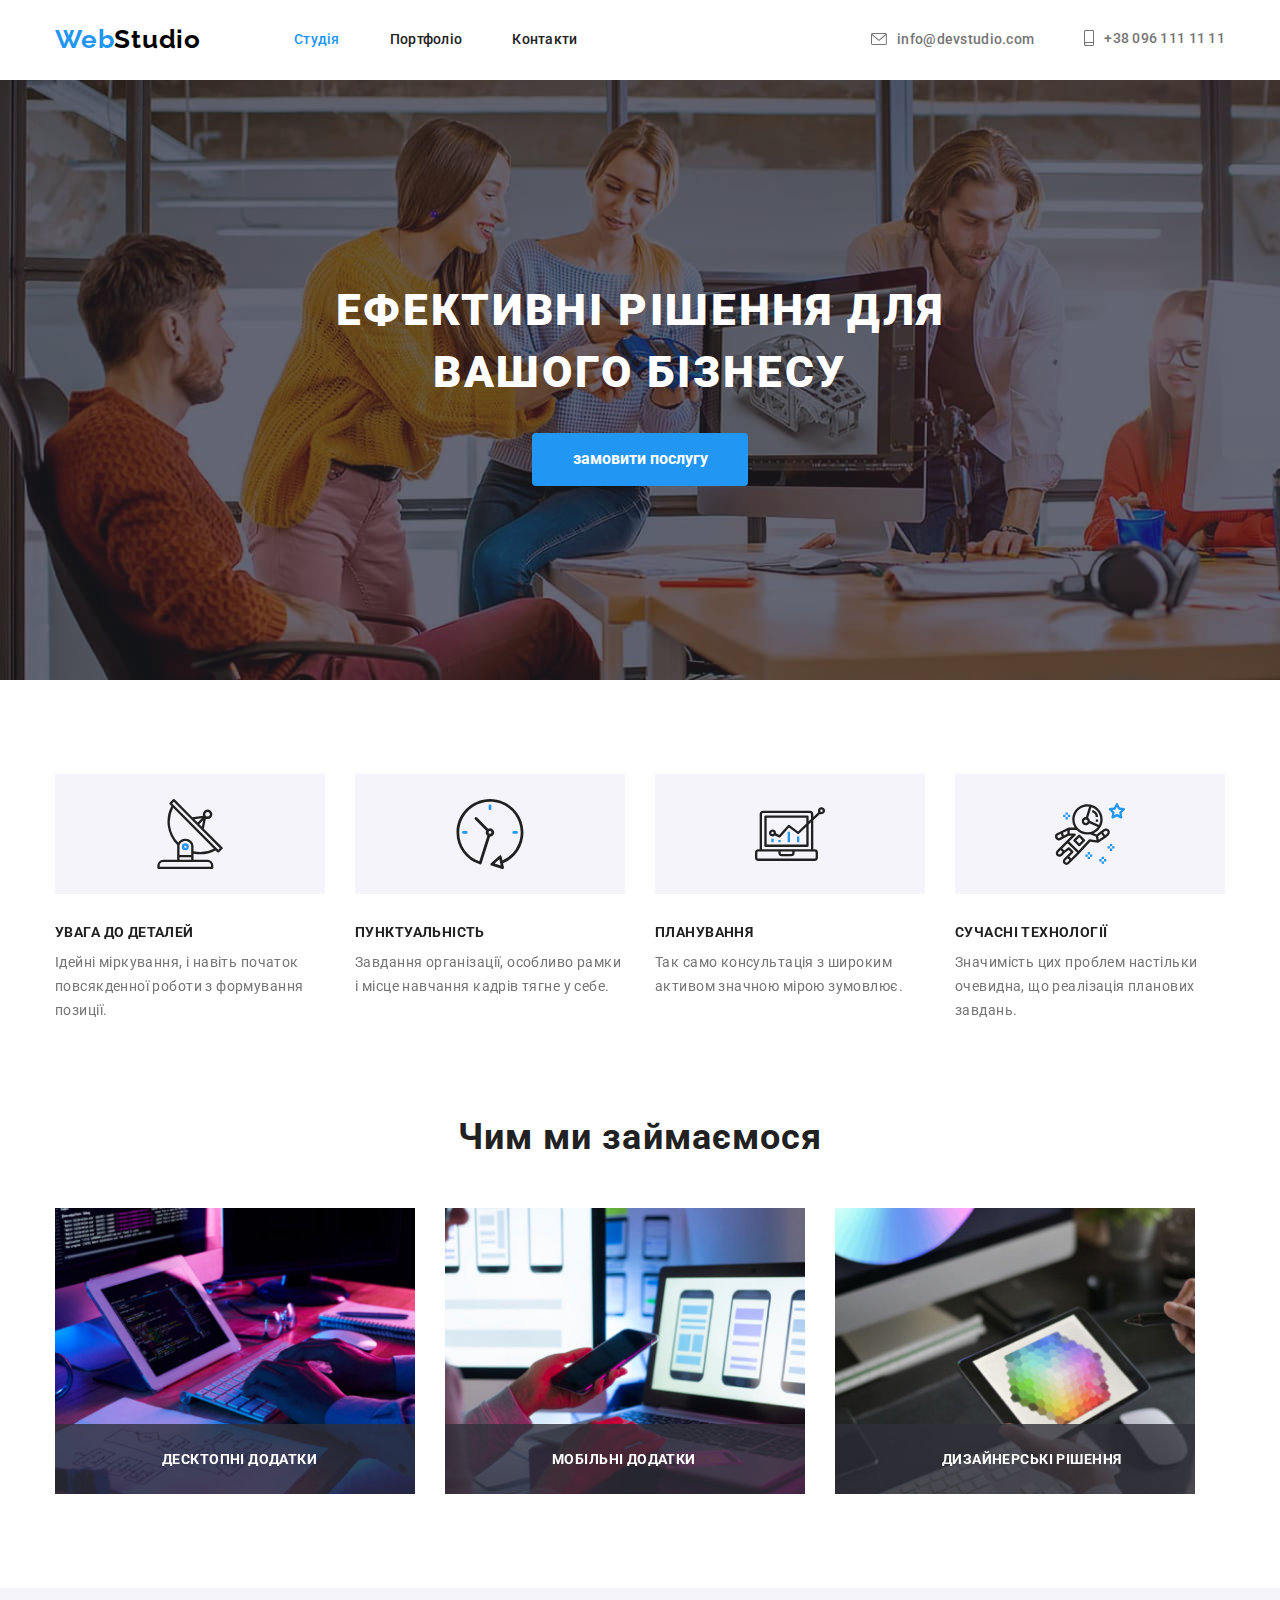
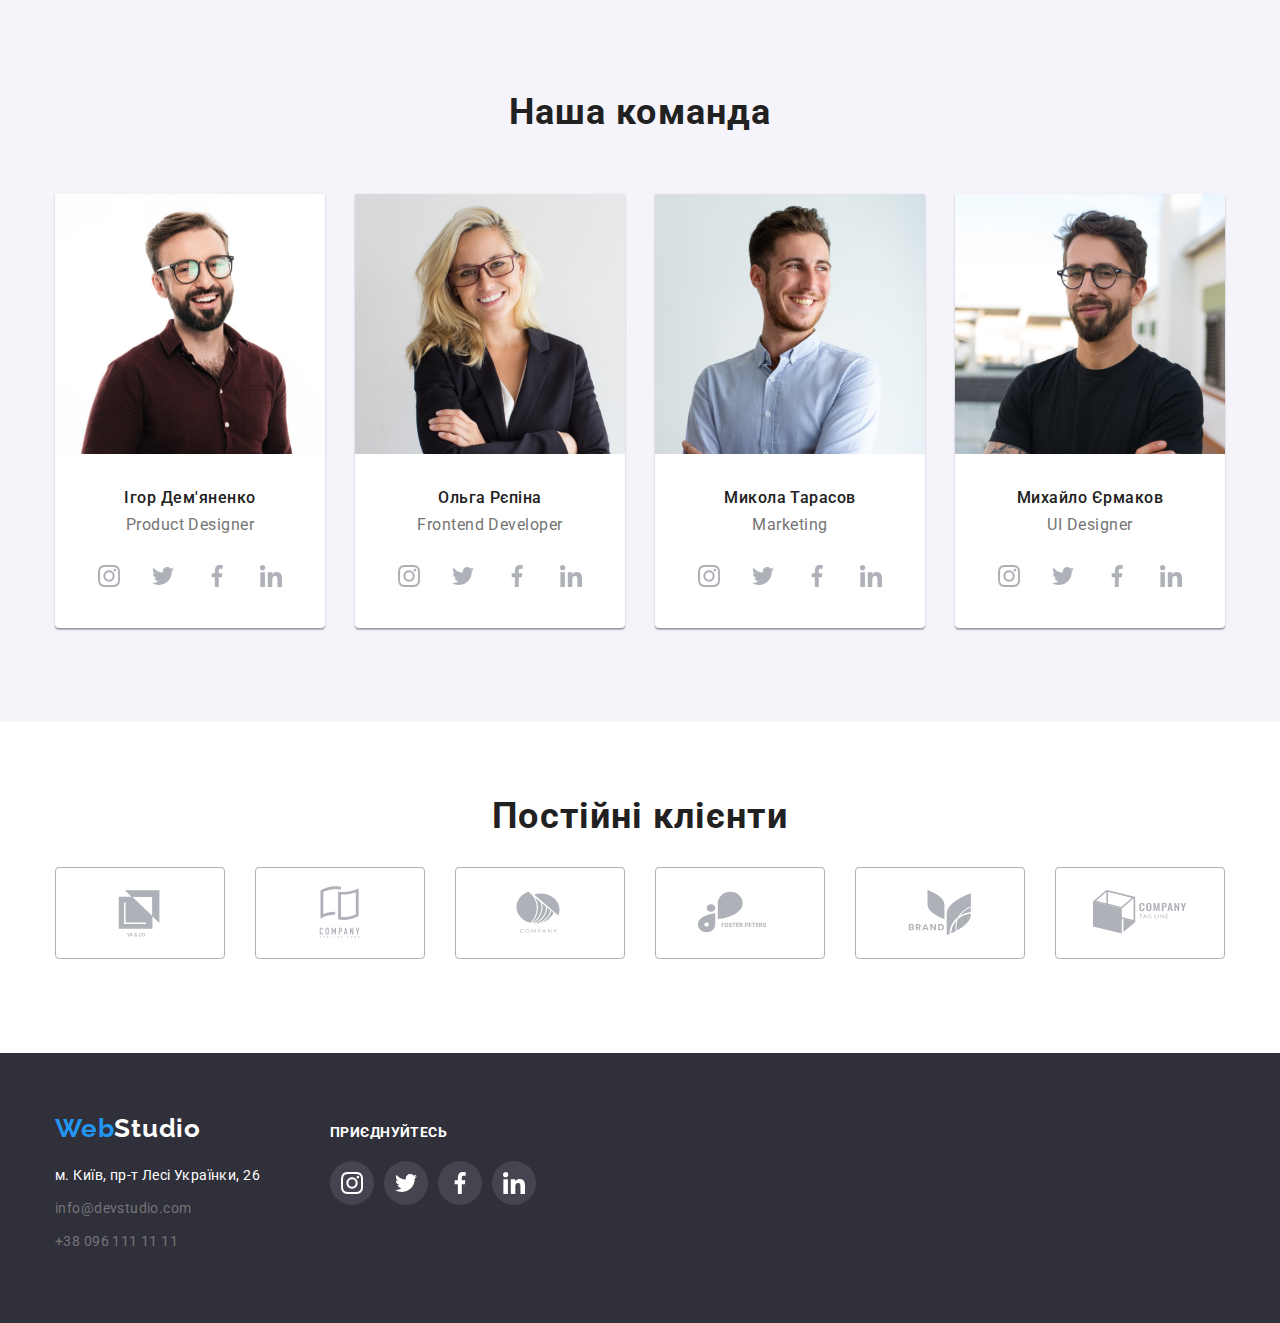
==== commit 960d9a9f: "2" ====
--- a/index.html
+++ b/index.html
@@ -26,6 +26,7 @@
             <li class="item">
               <a class="link-studio current" href="./index.html">Студія</a>
             </li>
+          
             <li class="item">
               <a class="link-portfolio" href="./portfolio.html">Портфоліо</a>
             </li>
@@ -62,7 +63,19 @@
             Ефективні рішення для <br />
             вашого бізнесу
           </h1>
-          <button class="button-hero pointer" type="button">замовити послугу</button>
+          <button data-modal-open class="button-hero pointer" type="button">замовити послугу
+
+          </button>
+        <div class="backdrop is-hidden" data-modal>
+          <div class="modal">
+            <button class="close-btn" data-modal-close>
+              <img class="icon-svg" src="./images/close.svg" alt="icon">
+              <!-- <svg class="close" width="30" height="30">
+                <use href="./images/close.svg"></use>
+              </svg> -->
+            </button>
+          </div>
+        </div>
         </div>
       </section>
       <!-- our advantages -->
@@ -120,12 +133,15 @@
           <h2 class="header-work">Чим ми займаємося</h2>
           <ul class="our-works">
             <li class="works-item">
+              <p class="text-bg">Десктопні додатки</p>
               <img src="./images/box_1.jpg" alt="приклади робот" width="370" height="294" />
             </li>
             <li class="works-item">
+              <p class="text-bg">Мобільні додатки</p>
               <img src="./images/box_2.jpg" alt="приклади робот" width="370" height="294" />
             </li>
             <li class="works-item">
+              <p class="text-bg">Дизайнерські рішення</p>
               <img src="./images/box_3.jpg" alt="приклади робот" width="370" height="294" />
             </li>
           </ul>
@@ -401,5 +417,6 @@
         </div>
       </div>
     </footer>
+    <script src="./js/modal.js"></script>
   </body>
 </html>
--- a/css/styles.css
+++ b/css/styles.css
@@ -115,18 +115,42 @@
   padding-top: 32px;
   padding-bottom: 32px;
   display: block;
+  transition: color 250ms cubic-bezier(0.4, 0, 0.2, 1);
+}
+
+.link-studio::after,
+.link-portfolio::after,
+.link-contacts::after {
+  content: "";
+  display: block;
+  background-color: var(--main-blue-color);
+  width: 100%;
+  height: 4px;
+  position: absolute;
+  border-radius: 2px;
+  bottom: -1px;
+  opacity: 0;
+}
+
+.link-studio:hover::after,
+.link-portfolio:hover::after,
+.link-contacts:hover::after {
+  opacity: 1;
 }
 
 .link-studio:hover,
 .link-portfolio:hover,
 .link-contacts:hover {
   color: var(--main-blue-color);
+  /* opacity: 1; */
+
 }
 
 .link-studio:focus,
 .link-portfolio:focus,
 .link-contacts:focus {
   color: var(--main-blue-color);
+  
 }
 
 .current {
@@ -151,12 +175,18 @@
   margin-left: 50px;
 }
 
+.item {
+  position: relative;
+ 
+}
+
 .contacts-mail,
 .contacts-tel {
   display: inline-flex;
   color: var(--secondary-text-color);
   text-decoration: none;
   align-items: center;
+  transition: color 250ms cubic-bezier(0.4, 0, 0.2, 1);
 }
 
 .item-mail:hover {
@@ -195,6 +225,7 @@
 .overlay {
   max-width: 1600px;
   height: 600px;
+  background-color: #757575;
   background-image: linear-gradient(to right, rgba(47, 48, 58, 0.4), rgba(47, 48, 58, 0.4)),
     url(../images/hero.jpg);
 }
@@ -227,9 +258,12 @@
   line-height: 1.9;
   border-radius: 4px;
   border: 1px solid transparent;
+  transition: background-ciolor 250ms cubic-bezier(0.4, 0, 0.2, 1), color 250ms cubic-bezier(0.4, 0, 0.2, 1);
+   
 }
 
 .button-hero {
+  position: relative;
   color: var(--main-font-color);
   background-color: var(--main-blue-color);
   font-weight: 700;
@@ -239,16 +273,18 @@
   border: 1px solid transparent;
   width: 216px;
   padding: 10px 32px;
+  
 }
 
 .button-hero:hover {
-  background: #2196f3;
+  background-color: #188CE8;
   box-shadow: 0px 4px 4px rgba(0, 0, 0, 0.15);
   border-radius: 4px;
 }
 
 .pointer {
   cursor: pointer;
+  transition: background-color 250ms cubic-bezier(0.4, 0, 0.2, 1);
 }
 
 .button:hover {
@@ -351,7 +387,31 @@
 }
 
 .works-item {
+  position: relative;
   flex-basis: calc((100% - 90px) / 3);
+}
+.works-item::before {
+  position: absolute;
+  bottom: 0;
+  content: "";
+  display: inline-block;
+  width: 100%;
+  height: 70px;
+  background-color: #2F303A;
+  opacity: 0.8;
+}
+.text-bg {
+  position: absolute;
+  bottom: 27px;
+  left: 107px;
+  font-weight: 700;
+    font-size: 14px;
+    line-height: 16px;
+    text-align: center;
+    letter-spacing: 0.03em;
+    text-transform: uppercase;
+    color: #FFFFFF;
+    
 }
 
 /* our team */
@@ -429,6 +489,7 @@
   display: inline-flex;
   align-items: center;
   border-radius: 50%;
+  transition: fill 250ms cubic-bezier(0.4, 0, 0.2, 1), background-color 250ms cubic-bezier(0.4, 0, 0.2, 1);
 }
 
 .team-links:hover {
@@ -501,6 +562,8 @@
   margin-right: 0px;
   justify-content: center;
   align-items: center;
+  transition: border 250ms cubic-bezier(0.4, 0, 0.2, 1);
+    
 }
 
 .company-icons:hover,
@@ -520,9 +583,11 @@
 
 .clients-colors {
   fill: #afb1b8;
-}
-
-.clients-colors:hover {
+  transition: fill 250ms cubic-bezier(0.4, 0, 0.2, 1);
+  
+}
+
+.company-icons:hover .clients-colors {
   fill: var(--main-blue-color);
 }
 
@@ -578,6 +643,7 @@
   letter-spacing: 0.03em;
   color: var(--main-font-color);
   text-decoration: none;
+  transition: color 250ms cubic-bezier(0.4, 0, 0.2, 1);
 }
 
 .adress:hover,
@@ -592,6 +658,7 @@
   letter-spacing: 0.03em;
   color: var(--secondary-text-color);
   text-decoration: none;
+  transition: color 250ms cubic-bezier(0.4, 0, 0.2, 1);
 }
 .contacts-mail-footer:hover,
 .contacts-tel-footer:hover {
@@ -634,6 +701,7 @@
   justify-content: center;
   border-radius: 50%;
   background: rgba(255, 255, 255, 0.1);
+  transition: background-color 250ms cubic-bezier(0.4, 0, 0.2, 1);
 }
 
 .icons-footers:hover {
@@ -642,6 +710,7 @@
 
 .icons-footer {
   fill: var(--main-font-color);
+  transition: color 250ms cubic-bezier(0.4, 0, 0.2, 1);
 }
 
 .footer-block {
@@ -717,14 +786,60 @@
 }
 
 .web-item {
+  position: relative;
   border: 1px solid #eeeeee;
   flex-basis: calc((100% - 60px) / 3);
-}
-.web-item:hover {
+  transition: box-shadow 250ms cubic-bezier(0.4, 0, 0.2, 1);
+}
+
+.tumb-portfolio::before {
+  display: flex;
+  content: "";
+  position: absolute;
+  width: 370px;
+  height: 294px;
+  background-color: rgba(33, 150, 243, 0.9);
+  opacity: 0;
+  transform: translateY(100%);
+  transition: transform 250ms cubic-bezier(0.4, 0, 0.2, 1);
+  
+}
+
+.web-item:hover .tumb-portfolio::before,
+ .web-item:focus.tumb-portfolio::before {
+  opacity: 1;
+  transform: translateY(0);
+  transition: transform 250ms cubic-bezier(0.4, 0, 0.2, 1);
+}
+
+.web-item:hover,
+.web-item:focus {
   border: 1px solid #eeeeee;
   box-shadow: 0px 4px 4px rgba(0, 0, 0, 0.25);
 }
 
+.port-text {
+  position: absolute;
+top: 63px;
+left: 24px;
+bottom: 63px;
+right: 24px;
+  font-weight: 400;
+    font-size: 18px;
+    line-height: 1.5;
+    letter-spacing: 0.03em;
+    color: #FFFFFF;
+    opacity: 0;
+      transform: translateY(100%);
+      transition: transform 250ms cubic-bezier(0.4, 0, 0.2, 1);
+}
+
+.web-item:hover .port-text,
+.web-item:focus.port-text:focus {
+  opacity: 1;
+    transform: translateY(0);
+    transition: transform 250ms cubic-bezier(0.4, 0, 0.2, 1);
+}
 .sides {
   text-decoration: none;
 }
@@ -757,3 +872,52 @@
   padding-bottom: 94px;
   justify-content: center;
 }
+
+
+.backdrop {
+  position: fixed;
+   top: 0;
+  left: 0;
+  background-color: rgba(0, 0, 0, 0.102);
+  width: 100%;
+  height: 100%;
+  
+}
+
+.backdrop.is-hidden {
+  opacity: 0;
+  pointer-events: none;
+}
+
+.backdrop .modal {
+ position: absolute;
+  top: 50%;
+  left: 50%;
+    width: 528px;
+      height: 521px;
+  transform: translate(-50%, -50%);
+  background-color: #FFFFFF;
+}
+
+.modal {
+  display: flex;
+}
+
+.icon-svg {
+display: flex;
+align-items: center;
+justify-content: center;
+  width: 30px;
+  height: 30px;
+}
+
+
+.close-btn {
+  display: inline-block;
+  margin-left: auto;
+  background: transparent;
+  border: none;
+  width: 30px;
+  height: 30px;
+  /* background-image: url('../images/close1.png'); */
+}
